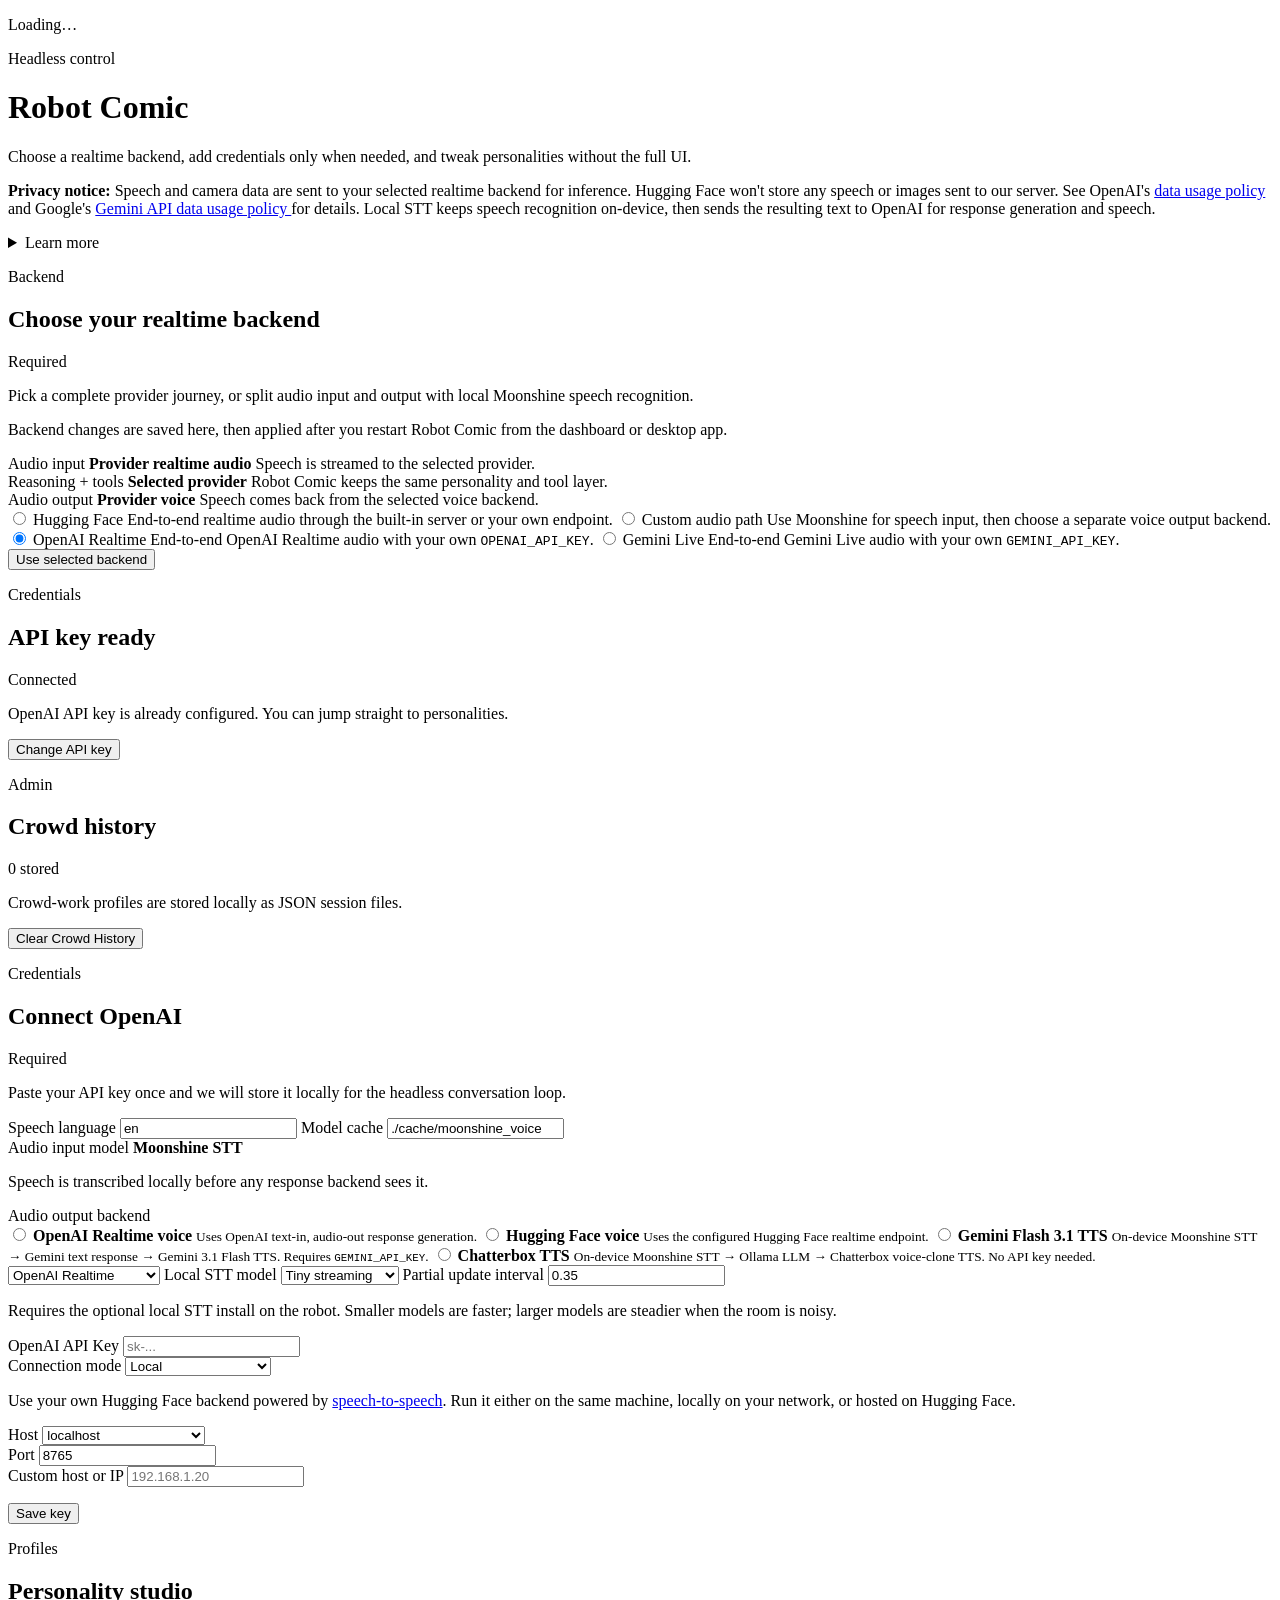
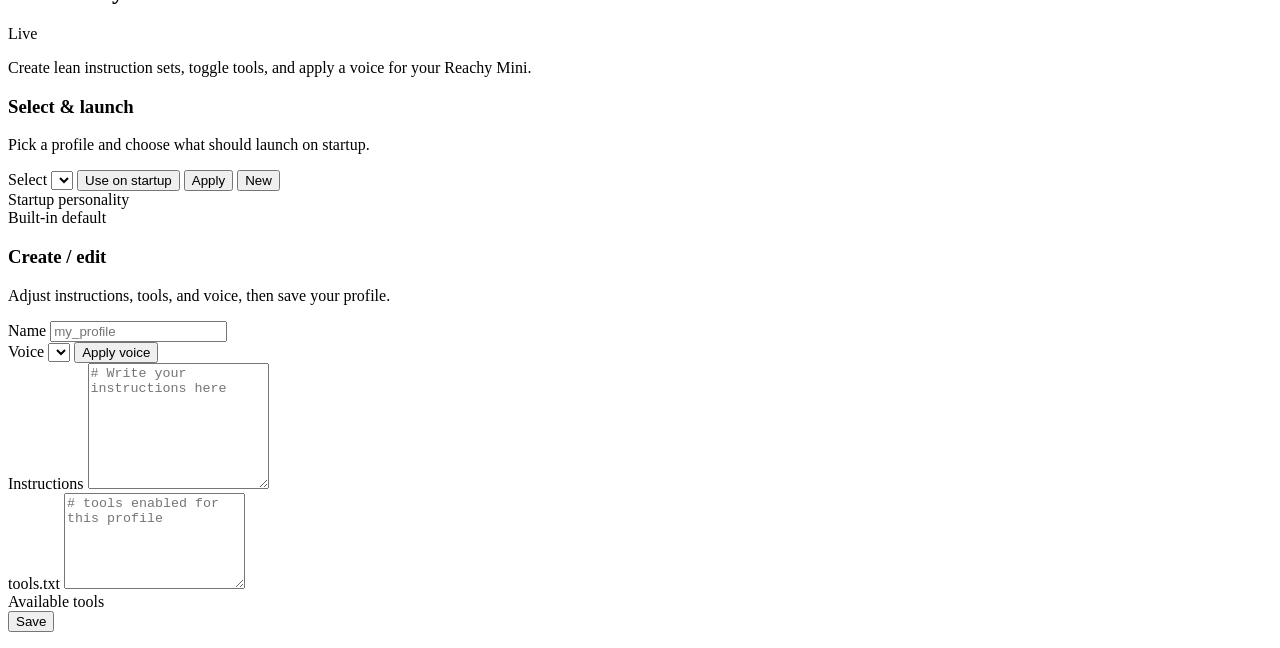
==== src/robot_comic/static/index.html @ 8f970398 "feat: expose Chatterbox TTS as selectable backend in admin settings UI Add Chatterbox as a 4th Local" ====
<!doctype html>
<html lang="en">
  <head>
    <meta charset="utf-8" />
    <meta name="viewport" content="width=device-width, initial-scale=1" />
    <title>Robot Comic - Settings</title>
    <link rel="stylesheet" href="/static/style.css" />
  </head>
  <body>
    <div class="ambient"></div>
    <div id="loading" class="loading">
      <div class="spinner"></div>
      <p>Loading…</p>
    </div>
    <div class="container">
      <header class="hero">
        <div class="pill">Headless control</div>
        <h1>Robot Comic</h1>
        <p class="subtitle">Choose a realtime backend, add credentials only when needed, and tweak personalities without the full UI.</p>
      </header>

      <aside class="privacy-notice" role="note" aria-label="Privacy notice">
        <p>
          <strong>Privacy notice:</strong>
          Speech and camera data are sent to your selected realtime backend for inference. Hugging Face won't store any speech or images sent to our server. See OpenAI's
          <a href="https://platform.openai.com/docs/guides/your-data" target="_blank" rel="noopener">
            data usage policy
          </a>
          and Google's
          <a href="https://ai.google.dev/gemini-api/terms#data-use-unpaid" target="_blank" rel="noopener">
            Gemini API data usage policy
          </a>
          for details. Local STT keeps speech recognition on-device, then sends the resulting text to OpenAI for response generation and speech.
        </p>

        <details>
          <summary>Learn more</summary>

          <p>
            In privacy-sensitive environments, use your own local version of
            <a href="https://github.com/huggingface/speech-to-speech" target="_blank" rel="noopener">speech-to-speech</a>,
            or combine any backend with <code>--local-vision</code> to process images on-device. See the
            <a href="https://github.com/TheKentuckian/robot_comic/blob/main/README.md" target="_blank" rel="noopener">
              Robot Comic README
            </a>
            for full setup instructions.
          </p>
        </details>
      </aside>

      <div id="backend-panel" class="panel">
        <div class="panel-heading">
          <div>
            <p class="eyebrow">Backend</p>
            <h2>Choose your realtime backend</h2>
          </div>
          <span id="backend-chip" class="chip">Required</span>
        </div>
        <p id="backend-note" class="muted backend-note">
          Pick a complete provider journey, or split audio input and output with local Moonshine speech recognition.
        </p>
        <p class="muted backend-note">
          Backend changes are saved here, then applied after you restart Robot Comic from the dashboard or desktop app.
        </p>
        <div class="journey-map" aria-label="Selected audio journey">
          <div class="journey-stage">
            <span class="stage-kicker">Audio input</span>
            <strong id="journey-input-label">Provider realtime audio</strong>
            <span id="journey-input-copy">Speech is streamed to the selected provider.</span>
          </div>
          <div class="journey-connector" aria-hidden="true"></div>
          <div class="journey-stage">
            <span class="stage-kicker">Reasoning + tools</span>
            <strong id="journey-brain-label">Selected provider</strong>
            <span id="journey-brain-copy">Robot Comic keeps the same personality and tool layer.</span>
          </div>
          <div class="journey-connector" aria-hidden="true"></div>
          <div class="journey-stage">
            <span class="stage-kicker">Audio output</span>
            <strong id="journey-output-label">Provider voice</strong>
            <span id="journey-output-copy">Speech comes back from the selected voice backend.</span>
          </div>
        </div>

        <div class="backend-choice-grid" role="radiogroup" aria-label="Robot Comic audio journey">
          <label class="backend-choice" data-backend-card="huggingface">
            <input type="radio" name="backend" value="huggingface" />
            <span class="backend-choice-body">
              <span class="backend-choice-title">Hugging Face</span>
              <span class="backend-choice-copy">End-to-end realtime audio through the built-in server or your own endpoint.</span>
            </span>
          </label>
          <label class="backend-choice" data-backend-card="local_stt">
            <input type="radio" name="backend" value="local_stt" />
            <span class="backend-choice-body">
              <span class="backend-choice-title">Custom audio path</span>
              <span class="backend-choice-copy">Use Moonshine for speech input, then choose a separate voice output backend.</span>
            </span>
          </label>
          <label class="backend-choice is-selected" data-backend-card="openai">
            <input type="radio" name="backend" value="openai" checked />
            <span class="backend-choice-body">
              <span class="backend-choice-title">OpenAI Realtime</span>
              <span class="backend-choice-copy">End-to-end OpenAI Realtime audio with your own <code>OPENAI_API_KEY</code>.</span>
            </span>
          </label>
          <label class="backend-choice" data-backend-card="gemini">
            <input type="radio" name="backend" value="gemini" />
            <span class="backend-choice-body">
              <span class="backend-choice-title">Gemini Live</span>
              <span class="backend-choice-copy">End-to-end Gemini Live audio with your own <code>GEMINI_API_KEY</code>.</span>
            </span>
          </label>
        </div>
        <div class="actions">
          <button id="save-backend-btn" class="ghost hidden">Use selected backend</button>
          <p id="backend-status" class="status" role="status" aria-live="polite" aria-atomic="true"></p>
        </div>
      </div>

      <div id="configured" class="panel hidden">
        <div class="panel-heading">
          <div>
            <p class="eyebrow">Credentials</p>
            <h2 id="configured-title">API key ready</h2>
          </div>
          <span class="chip chip-ok">Connected</span>
        </div>
        <p id="configured-copy" class="muted">OpenAI API key is already configured. You can jump straight to personalities.</p>
        <button id="change-key-btn" class="ghost">Change API key</button>
      </div>

      <div id="crowd-history-panel" class="panel">
        <div class="panel-heading">
          <div>
            <p class="eyebrow">Admin</p>
            <h2>Crowd history</h2>
          </div>
          <span id="crowd-history-chip" class="chip">0 stored</span>
        </div>
        <p class="muted small">Crowd-work profiles are stored locally as JSON session files.</p>
        <p id="crowd-history-path" class="status"></p>
        <div class="actions">
          <button id="clear-crowd-history" class="ghost danger">Clear Crowd History</button>
          <p id="crowd-history-status" class="status" role="status" aria-live="polite" aria-atomic="true"></p>
        </div>
      </div>

      <div id="form-panel" class="panel hidden">
        <div class="panel-heading">
          <div>
            <p class="eyebrow">Credentials</p>
            <h2 id="form-title">Connect OpenAI</h2>
          </div>
          <span class="chip">Required</span>
        </div>
        <p id="form-copy" class="muted">Paste your API key once and we will store it locally for the headless conversation loop.</p>
        <div id="local-stt-fields" class="hidden">
          <label for="local-stt-language">Speech language</label>
          <input id="local-stt-language" type="text" value="en" placeholder="en" autocomplete="off" />

          <label for="local-stt-cache">Model cache</label>
          <input id="local-stt-cache" type="text" value="./cache/moonshine_voice" placeholder="./cache/moonshine_voice" autocomplete="off" />

          <div class="audio-path-card">
            <div>
              <span class="stage-kicker">Audio input model</span>
              <strong>Moonshine STT</strong>
              <p class="muted small">Speech is transcribed locally before any response backend sees it.</p>
            </div>
          </div>

          <label>Audio output backend</label>
          <div class="output-choice-grid" role="radiogroup" aria-label="Local STT audio output backend">
            <label class="output-choice" data-output-card="openai">
              <input type="radio" name="local-stt-output" value="openai" />
              <span>
                <strong>OpenAI Realtime voice</strong>
                <small>Uses OpenAI text-in, audio-out response generation.</small>
              </span>
            </label>
            <label class="output-choice" data-output-card="huggingface">
              <input type="radio" name="local-stt-output" value="huggingface" />
              <span>
                <strong>Hugging Face voice</strong>
                <small>Uses the configured Hugging Face realtime endpoint.</small>
              </span>
            </label>
            <label class="output-choice" data-output-card="gemini_tts">
              <input type="radio" name="local-stt-output" value="gemini_tts" />
              <span>
                <strong>Gemini Flash 3.1 TTS</strong>
                <small>On-device Moonshine STT → Gemini text response → Gemini 3.1 Flash TTS. Requires <code>GEMINI_API_KEY</code>.</small>
              </span>
            </label>
            <label class="output-choice" data-output-card="chatterbox">
              <input type="radio" name="local-stt-output" value="chatterbox" />
              <span>
                <strong>Chatterbox TTS</strong>
                <small>On-device Moonshine STT → Ollama LLM → Chatterbox voice-clone TTS. No API key needed.</small>
              </span>
            </label>
          </div>
          <select id="local-stt-response" class="sr-only" aria-hidden="true" tabindex="-1">
            <option value="openai">OpenAI Realtime</option>
            <option value="huggingface">Hugging Face</option>
            <option value="gemini_tts">Gemini Flash 3.1 TTS</option>
            <option value="chatterbox">Chatterbox TTS</option>
          </select>

          <div id="chatterbox-fields" style="display:none">
            <label for="chatterbox-url">Chatterbox server URL</label>
            <input id="chatterbox-url" type="text" placeholder="http://astralplane.lan:8004" autocomplete="off" />
            <label for="chatterbox-voice">Voice name</label>
            <input id="chatterbox-voice" type="text" placeholder="don_rickles" autocomplete="off" />
          </div>

          <label for="local-stt-model">Local STT model</label>
          <select id="local-stt-model">
            <option value="tiny_streaming">Tiny streaming</option>
            <option value="small_streaming">Small streaming</option>
          </select>

          <label for="local-stt-update">Partial update interval</label>
          <input id="local-stt-update" type="text" inputmode="decimal" value="0.35" placeholder="0.35" autocomplete="off" />

          <p class="muted hf-help">
            Requires the optional local STT install on the robot. Smaller models are faster; larger models are steadier when the room is noisy.
          </p>
        </div>
        <div id="api-key-fields">
          <label id="api-key-label" for="api-key">OpenAI API Key</label>
          <input id="api-key" type="password" placeholder="sk-..." autocomplete="off" />
        </div>
        <div id="hf-fields" class="hidden">
          <label for="hf-mode">Connection mode</label>
          <select id="hf-mode">
            <option value="local">Local</option>
            <option value="deployed">Hugging Face server</option>
          </select>

          <div id="hf-direct-fields" class="hf-config-grid">
            <p class="muted hf-help hf-local-note">
              Use your own Hugging Face backend powered by
              <a href="https://github.com/huggingface/speech-to-speech" target="_blank" rel="noopener">speech-to-speech</a>.
              Run it either on the same machine, locally on your network, or hosted on Hugging Face.
            </p>
            <div class="hf-field">
              <label for="hf-host-preset">Host</label>
              <select id="hf-host-preset">
                <option value="localhost">localhost</option>
                <option value="custom">Custom IP or hostname</option>
              </select>
            </div>
            <div class="hf-field">
              <label for="hf-port">Port</label>
              <input id="hf-port" type="text" inputmode="numeric" value="8765" placeholder="8765" autocomplete="off" />
            </div>
          </div>

          <div id="hf-host-custom-wrap" class="hidden">
            <label for="hf-host-custom">Custom host or IP</label>
            <input id="hf-host-custom" type="text" placeholder="192.168.1.20" autocomplete="off" />
          </div>

          <p id="hf-preview" class="status"></p>
        </div>
        <div class="actions">
          <button id="save-btn">Save key</button>
          <p id="status" class="status" role="status" aria-live="polite" aria-atomic="true"></p>
        </div>
      </div>

      <div id="personality-panel" class="panel hidden">
        <div class="panel-heading">
          <div>
            <p class="eyebrow">Profiles</p>
            <h2>Personality studio</h2>
          </div>
          <span class="chip">Live</span>
        </div>
        <p class="muted">Create lean instruction sets, toggle tools, and apply a voice for your Reachy Mini.</p>
        <div class="section">
          <div class="section-heading">
            <h3>Select & launch</h3>
            <p class="muted small">Pick a profile and choose what should launch on startup.</p>
          </div>
          <div class="row row-top">
            <label for="personality-select">Select</label>
            <select id="personality-select"></select>
            <button id="persist-personality" class="ghost">Use on startup</button>
            <button id="apply-personality" class="ghost">Apply</button>
            <button id="new-personality" class="ghost">New</button>
          </div>
          <div class="row">
            <label>Startup personality</label>
            <div class="startup-row">
              <span id="startup-label" class="chip">Built-in default</span>
            </div>
          </div>
        </div>

        <div class="section">
          <div class="section-heading">
            <h3>Create / edit</h3>
            <p class="muted small">Adjust instructions, tools, and voice, then save your profile.</p>
          </div>
          <div class="row">
            <label for="personality-name">Name</label>
            <input id="personality-name" type="text" placeholder="my_profile" />
          </div>
          <div class="row row-voice">
            <label for="voice-select">Voice</label>
            <select id="voice-select"></select>
            <button id="apply-voice" class="ghost">Apply voice</button>
          </div>
          <div class="row">
            <label for="instructions-ta">Instructions</label>
            <textarea id="instructions-ta" rows="8" placeholder="# Write your instructions here"></textarea>
          </div>
          <div class="row">
            <label for="tools-ta">tools.txt</label>
            <textarea id="tools-ta" rows="6" placeholder="# tools enabled for this profile"></textarea>
          </div>
          <div class="row">
            <label for="tools-available">Available tools</label>
            <div id="tools-available" class="checkbox-grid"></div>
          </div>
          <div class="row row-save">
            <label></label>
            <div class="actions">
              <button id="save-personality">Save</button>
            </div>
          </div>
        </div>
        <p id="personality-status" class="status" role="status" aria-live="polite" aria-atomic="true"></p>
      </div>
    </div>

    <script src="/static/main.js"></script>
  </body>
  </html>
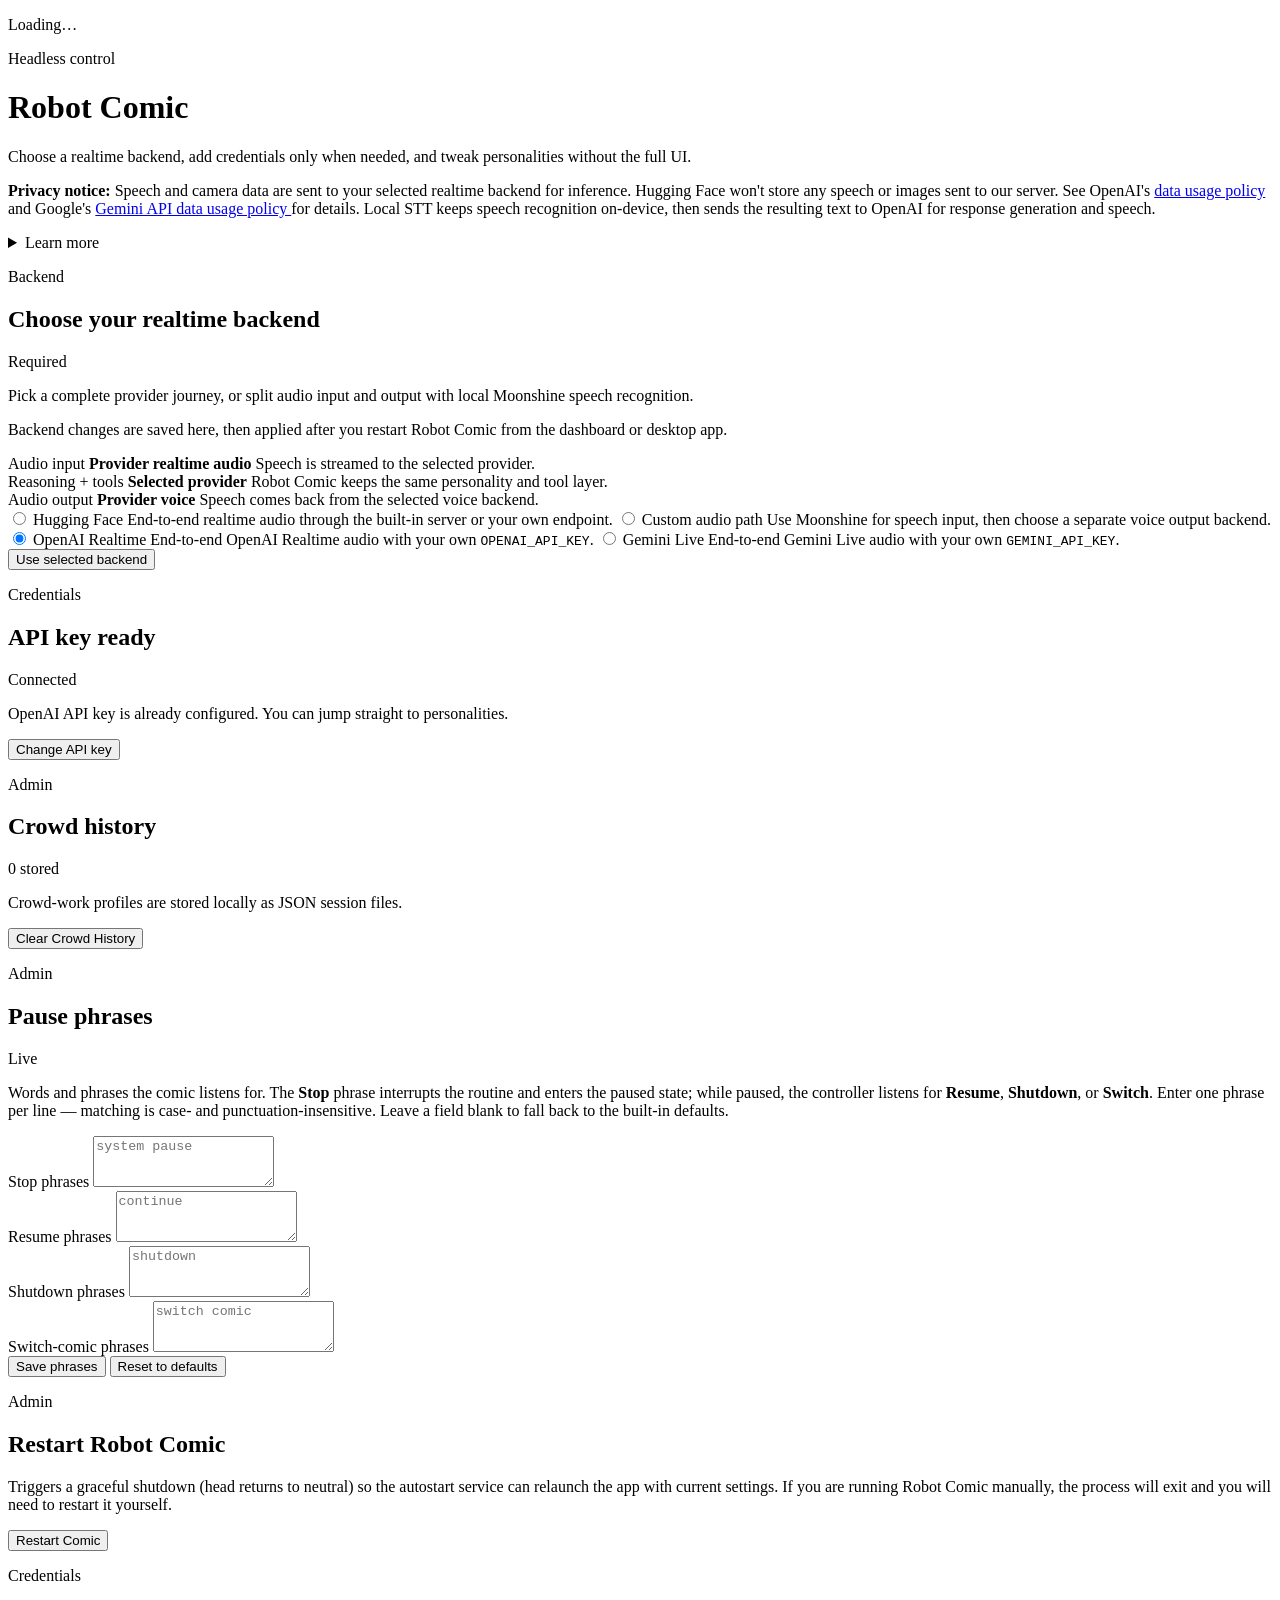
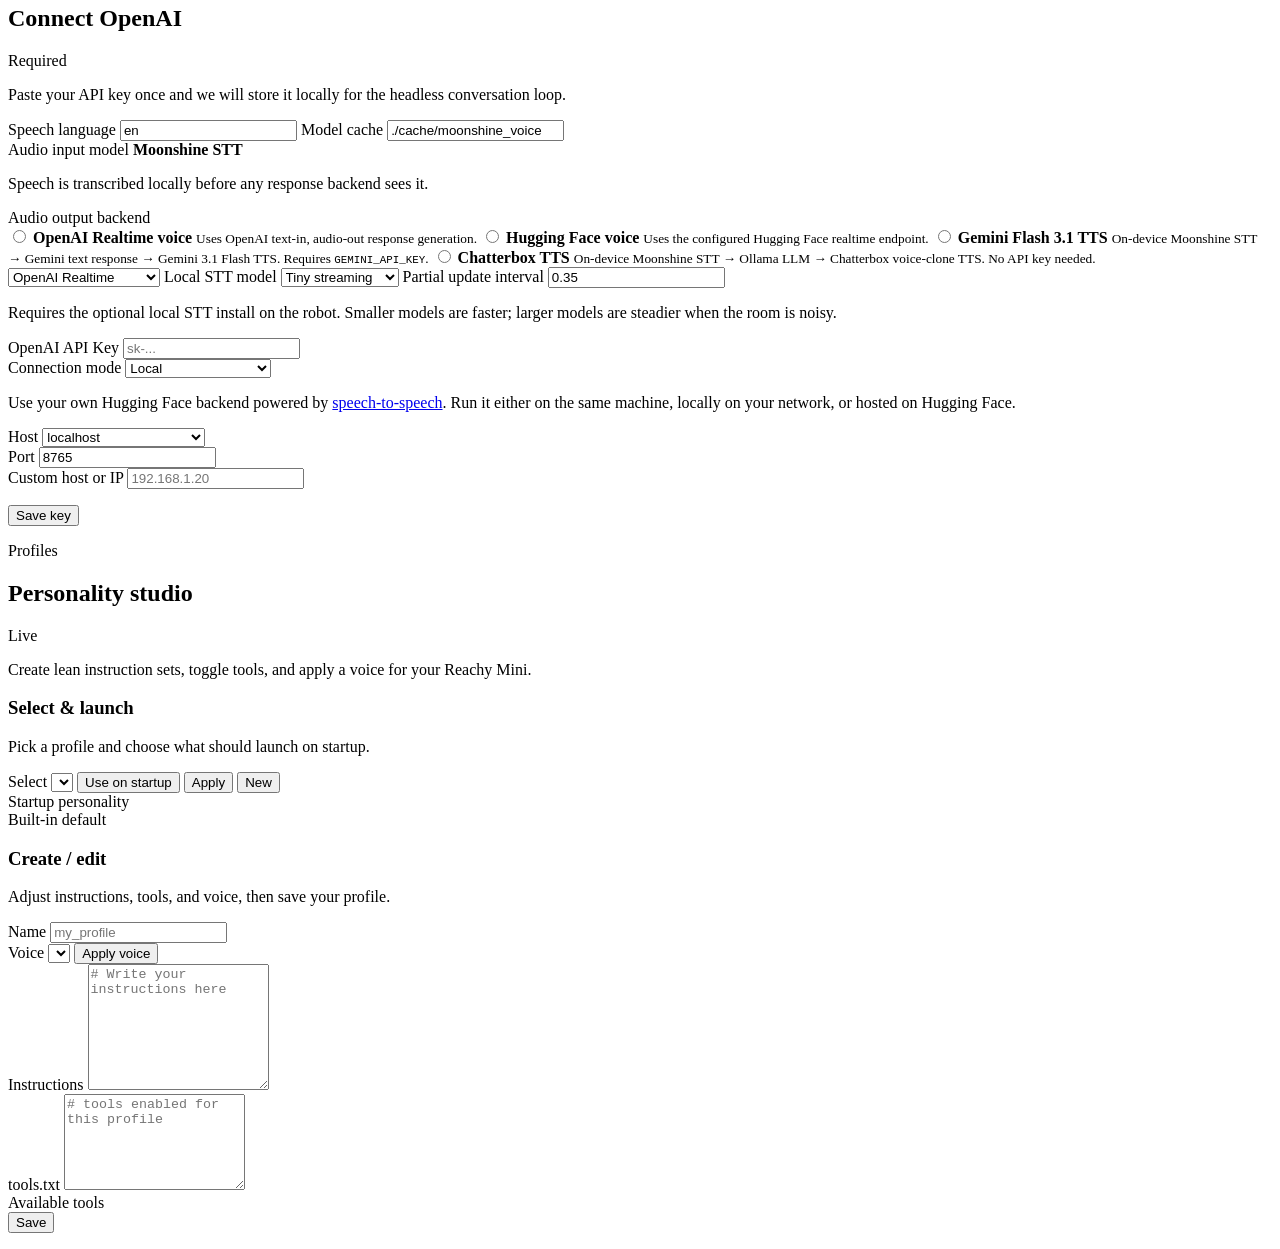
==== commit 91c0f7b1: "feat(admin-ui): configurable pause phrases + Restart Comic button Extends the headless admin UI on p" ====
--- a/src/robot_comic/static/index.html
+++ b/src/robot_comic/static/index.html
@@ -143,6 +143,62 @@
         <div class="actions">
           <button id="clear-crowd-history" class="ghost danger">Clear Crowd History</button>
           <p id="crowd-history-status" class="status" role="status" aria-live="polite" aria-atomic="true"></p>
+        </div>
+      </div>
+
+      <div id="pause-phrases-panel" class="panel">
+        <div class="panel-heading">
+          <div>
+            <p class="eyebrow">Admin</p>
+            <h2>Pause phrases</h2>
+          </div>
+          <span class="chip">Live</span>
+        </div>
+        <p class="muted small">
+          Words and phrases the comic listens for. The <strong>Stop</strong> phrase interrupts the
+          routine and enters the paused state; while paused, the controller listens for
+          <strong>Resume</strong>, <strong>Shutdown</strong>, or <strong>Switch</strong>.
+          Enter one phrase per line — matching is case- and punctuation-insensitive.
+          Leave a field blank to fall back to the built-in defaults.
+        </p>
+        <div class="row">
+          <label for="pause-phrase-stop">Stop phrases</label>
+          <textarea id="pause-phrase-stop" rows="3" placeholder="system pause"></textarea>
+        </div>
+        <div class="row">
+          <label for="pause-phrase-resume">Resume phrases</label>
+          <textarea id="pause-phrase-resume" rows="3" placeholder="continue"></textarea>
+        </div>
+        <div class="row">
+          <label for="pause-phrase-shutdown">Shutdown phrases</label>
+          <textarea id="pause-phrase-shutdown" rows="3" placeholder="shutdown"></textarea>
+        </div>
+        <div class="row">
+          <label for="pause-phrase-switch">Switch-comic phrases</label>
+          <textarea id="pause-phrase-switch" rows="3" placeholder="switch comic"></textarea>
+        </div>
+        <div class="actions">
+          <button id="save-pause-phrases">Save phrases</button>
+          <button id="reset-pause-phrases" class="ghost">Reset to defaults</button>
+          <p id="pause-phrases-status" class="status" role="status" aria-live="polite" aria-atomic="true"></p>
+        </div>
+      </div>
+
+      <div id="restart-panel" class="panel">
+        <div class="panel-heading">
+          <div>
+            <p class="eyebrow">Admin</p>
+            <h2>Restart Robot Comic</h2>
+          </div>
+        </div>
+        <p class="muted small">
+          Triggers a graceful shutdown (head returns to neutral) so the autostart service can
+          relaunch the app with current settings. If you are running Robot Comic manually, the
+          process will exit and you will need to restart it yourself.
+        </p>
+        <div class="actions">
+          <button id="restart-app" class="ghost danger">Restart Comic</button>
+          <p id="restart-status" class="status" role="status" aria-live="polite" aria-atomic="true"></p>
         </div>
       </div>
 
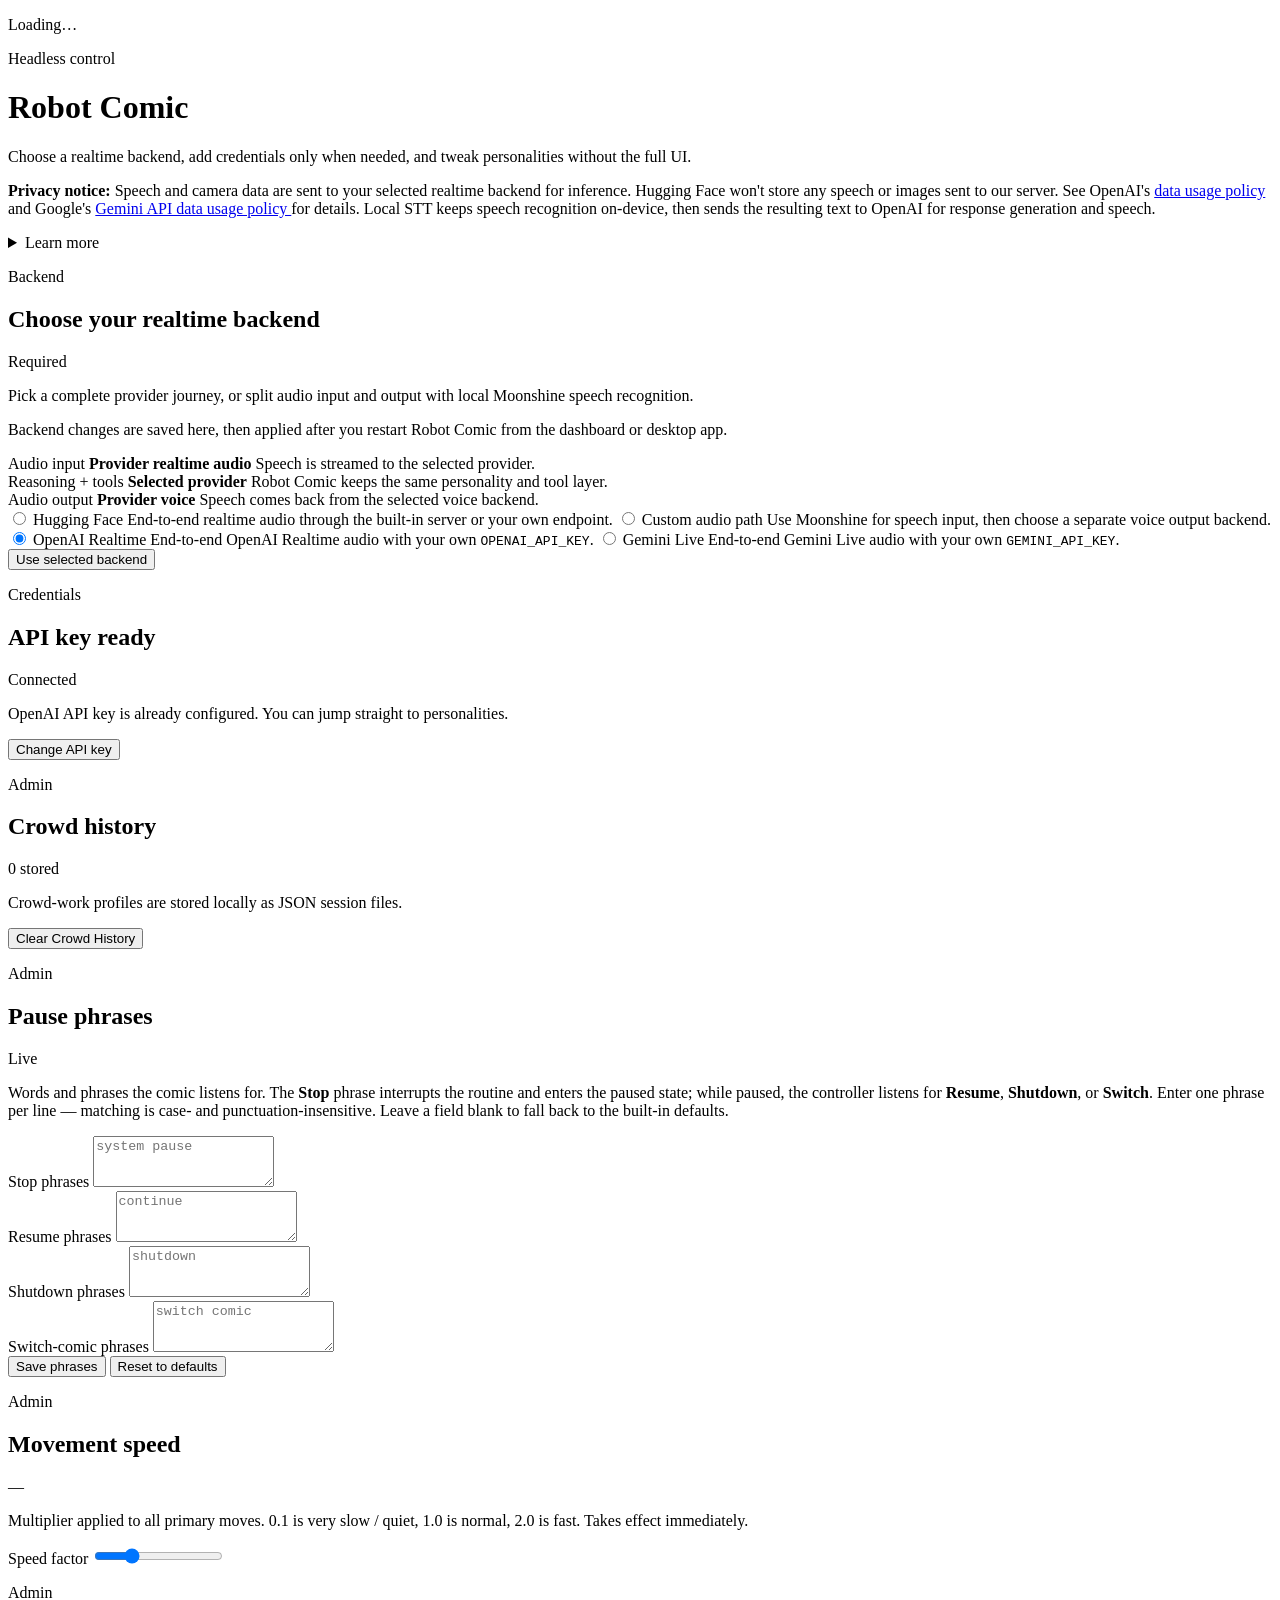
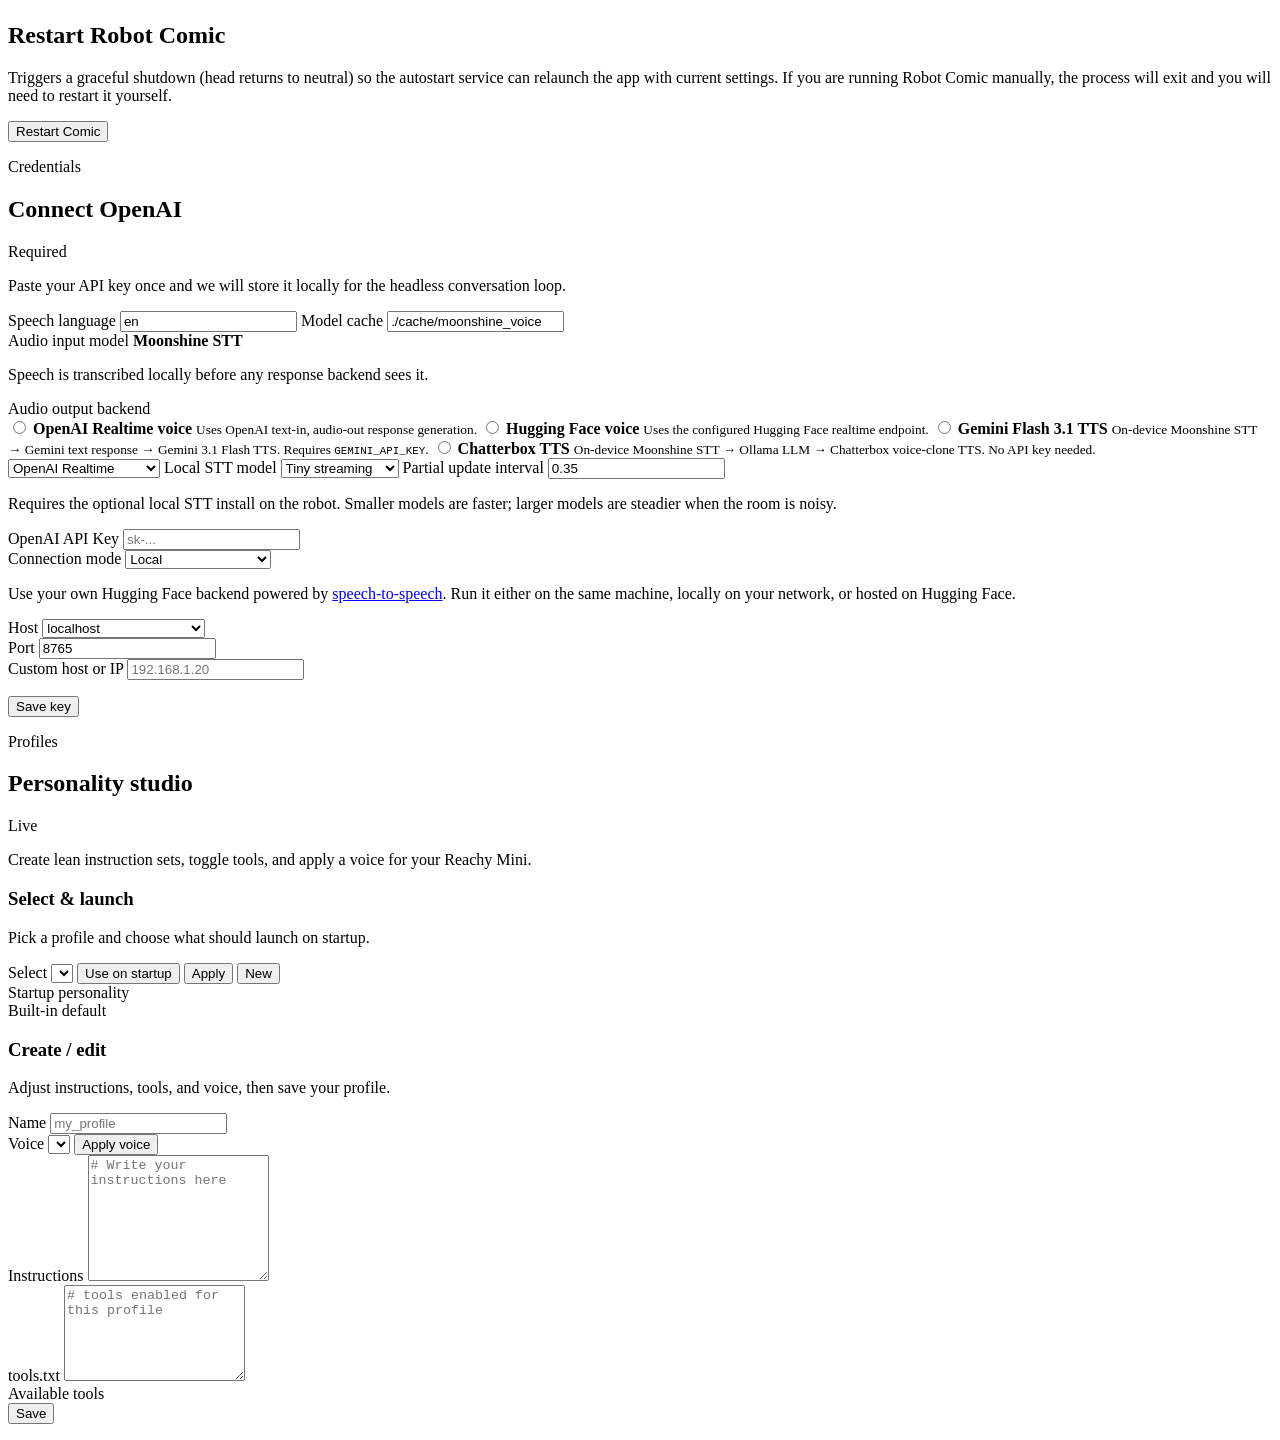
==== commit 30f59036: "feat(admin-ui): movement speed slider + handler/CLI cleanup Three small follow-ups after the --sim r" ====
--- a/src/robot_comic/static/index.html
+++ b/src/robot_comic/static/index.html
@@ -181,6 +181,34 @@
           <button id="save-pause-phrases">Save phrases</button>
           <button id="reset-pause-phrases" class="ghost">Reset to defaults</button>
           <p id="pause-phrases-status" class="status" role="status" aria-live="polite" aria-atomic="true"></p>
+        </div>
+      </div>
+
+      <div id="movement-speed-panel" class="panel">
+        <div class="panel-heading">
+          <div>
+            <p class="eyebrow">Admin</p>
+            <h2>Movement speed</h2>
+          </div>
+          <span id="movement-speed-chip" class="chip">—</span>
+        </div>
+        <p class="muted small">
+          Multiplier applied to all primary moves. 0.1 is very slow / quiet, 1.0 is normal,
+          2.0 is fast. Takes effect immediately.
+        </p>
+        <div class="row">
+          <label for="movement-speed-slider">Speed factor</label>
+          <input
+            id="movement-speed-slider"
+            type="range"
+            min="0.1"
+            max="2.0"
+            step="0.05"
+            value="0.6"
+          />
+        </div>
+        <div class="actions">
+          <p id="movement-speed-status" class="status" role="status" aria-live="polite" aria-atomic="true"></p>
         </div>
       </div>
 
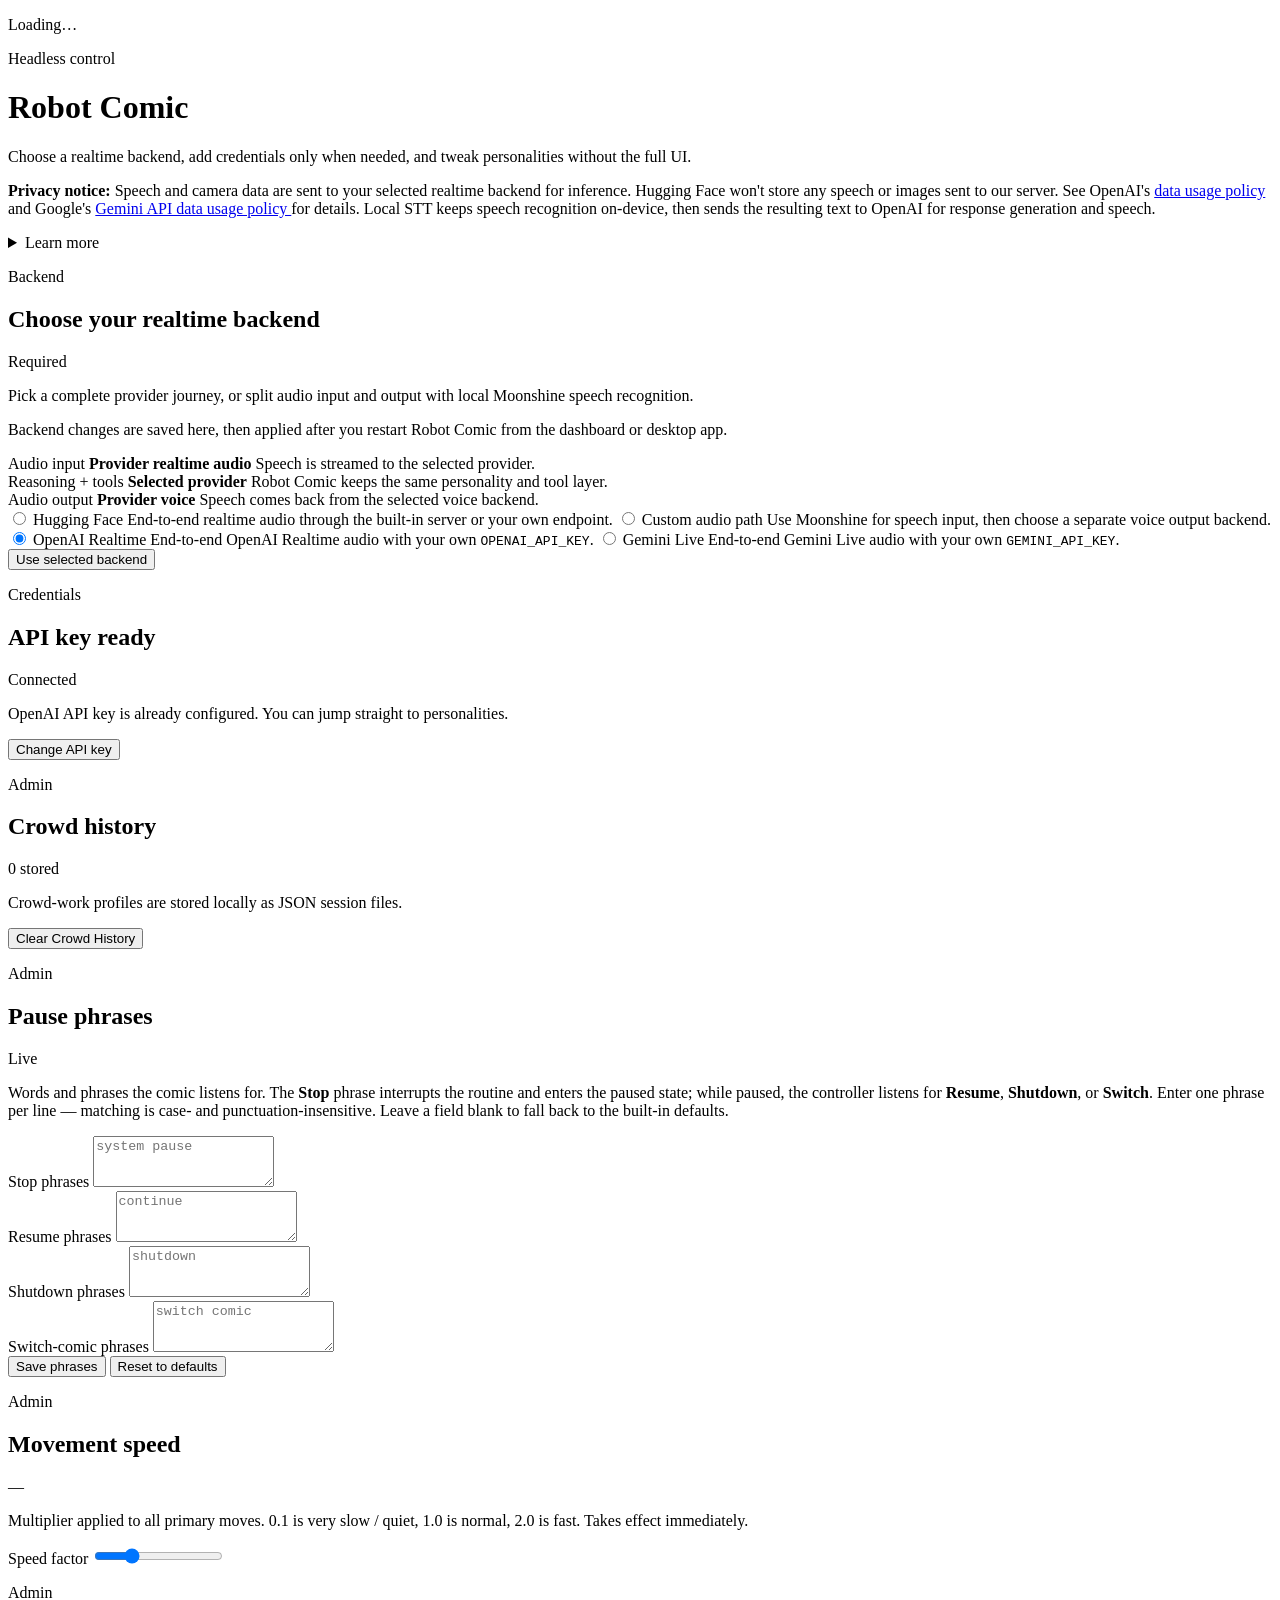
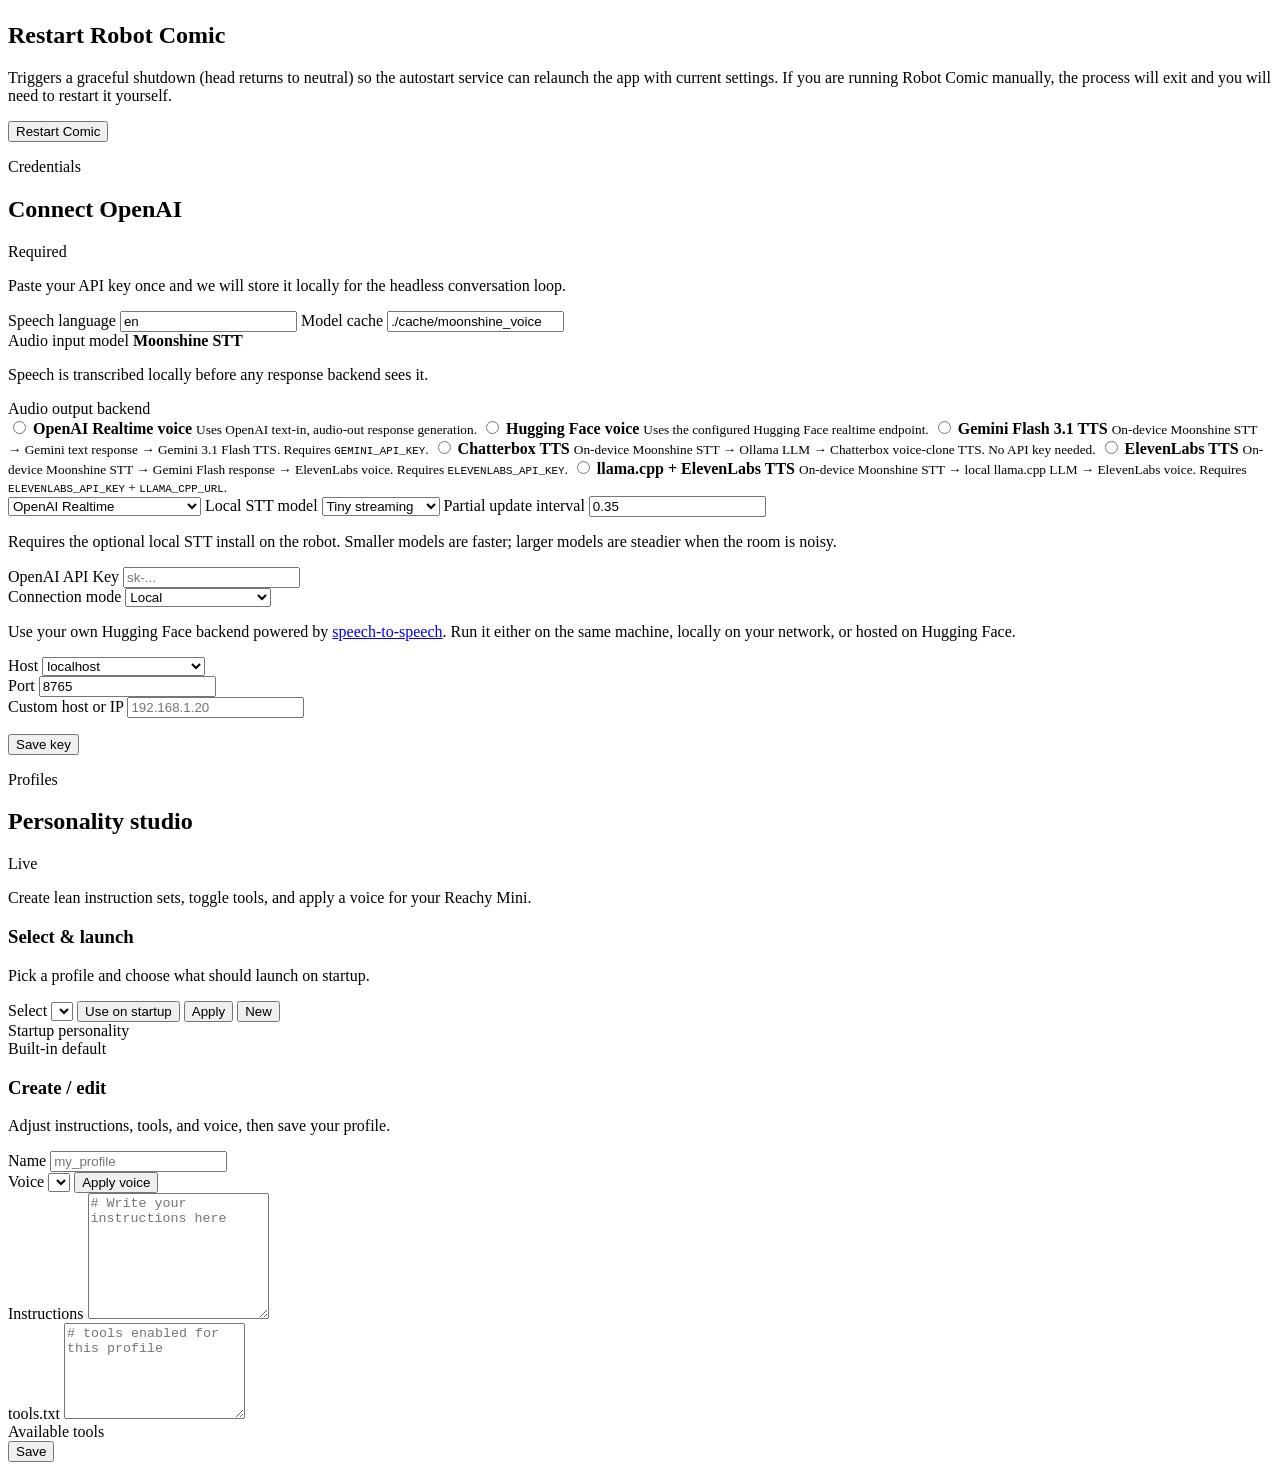
==== commit f8fb9338: "feat(admin-ui): expose ElevenLabs Local-STT output backends Adds two new output cards to the Local-S" ====
--- a/src/robot_comic/static/index.html
+++ b/src/robot_comic/static/index.html
@@ -284,12 +284,28 @@
                 <small>On-device Moonshine STT → Ollama LLM → Chatterbox voice-clone TTS. No API key needed.</small>
               </span>
             </label>
+            <label class="output-choice" data-output-card="elevenlabs">
+              <input type="radio" name="local-stt-output" value="elevenlabs" />
+              <span>
+                <strong>ElevenLabs TTS</strong>
+                <small>On-device Moonshine STT → Gemini Flash response → ElevenLabs voice. Requires <code>ELEVENLABS_API_KEY</code>.</small>
+              </span>
+            </label>
+            <label class="output-choice" data-output-card="llama_elevenlabs_tts">
+              <input type="radio" name="local-stt-output" value="llama_elevenlabs_tts" />
+              <span>
+                <strong>llama.cpp + ElevenLabs TTS</strong>
+                <small>On-device Moonshine STT → local llama.cpp LLM → ElevenLabs voice. Requires <code>ELEVENLABS_API_KEY</code> + <code>LLAMA_CPP_URL</code>.</small>
+              </span>
+            </label>
           </div>
           <select id="local-stt-response" class="sr-only" aria-hidden="true" tabindex="-1">
             <option value="openai">OpenAI Realtime</option>
             <option value="huggingface">Hugging Face</option>
             <option value="gemini_tts">Gemini Flash 3.1 TTS</option>
             <option value="chatterbox">Chatterbox TTS</option>
+            <option value="elevenlabs">ElevenLabs TTS</option>
+            <option value="llama_elevenlabs_tts">llama.cpp + ElevenLabs TTS</option>
           </select>
 
           <div id="chatterbox-fields" style="display:none">
@@ -297,6 +313,13 @@
             <input id="chatterbox-url" type="text" placeholder="http://astralplane.lan:8004" autocomplete="off" />
             <label for="chatterbox-voice">Voice name</label>
             <input id="chatterbox-voice" type="text" placeholder="don_rickles" autocomplete="off" />
+          </div>
+
+          <div id="elevenlabs-fields" style="display:none">
+            <label for="elevenlabs-key">ELEVENLABS_API_KEY</label>
+            <input id="elevenlabs-key" type="password" placeholder="sk_..." autocomplete="off" />
+            <label for="elevenlabs-voice">Voice</label>
+            <select id="elevenlabs-voice"></select>
           </div>
 
           <label for="local-stt-model">Local STT model</label>
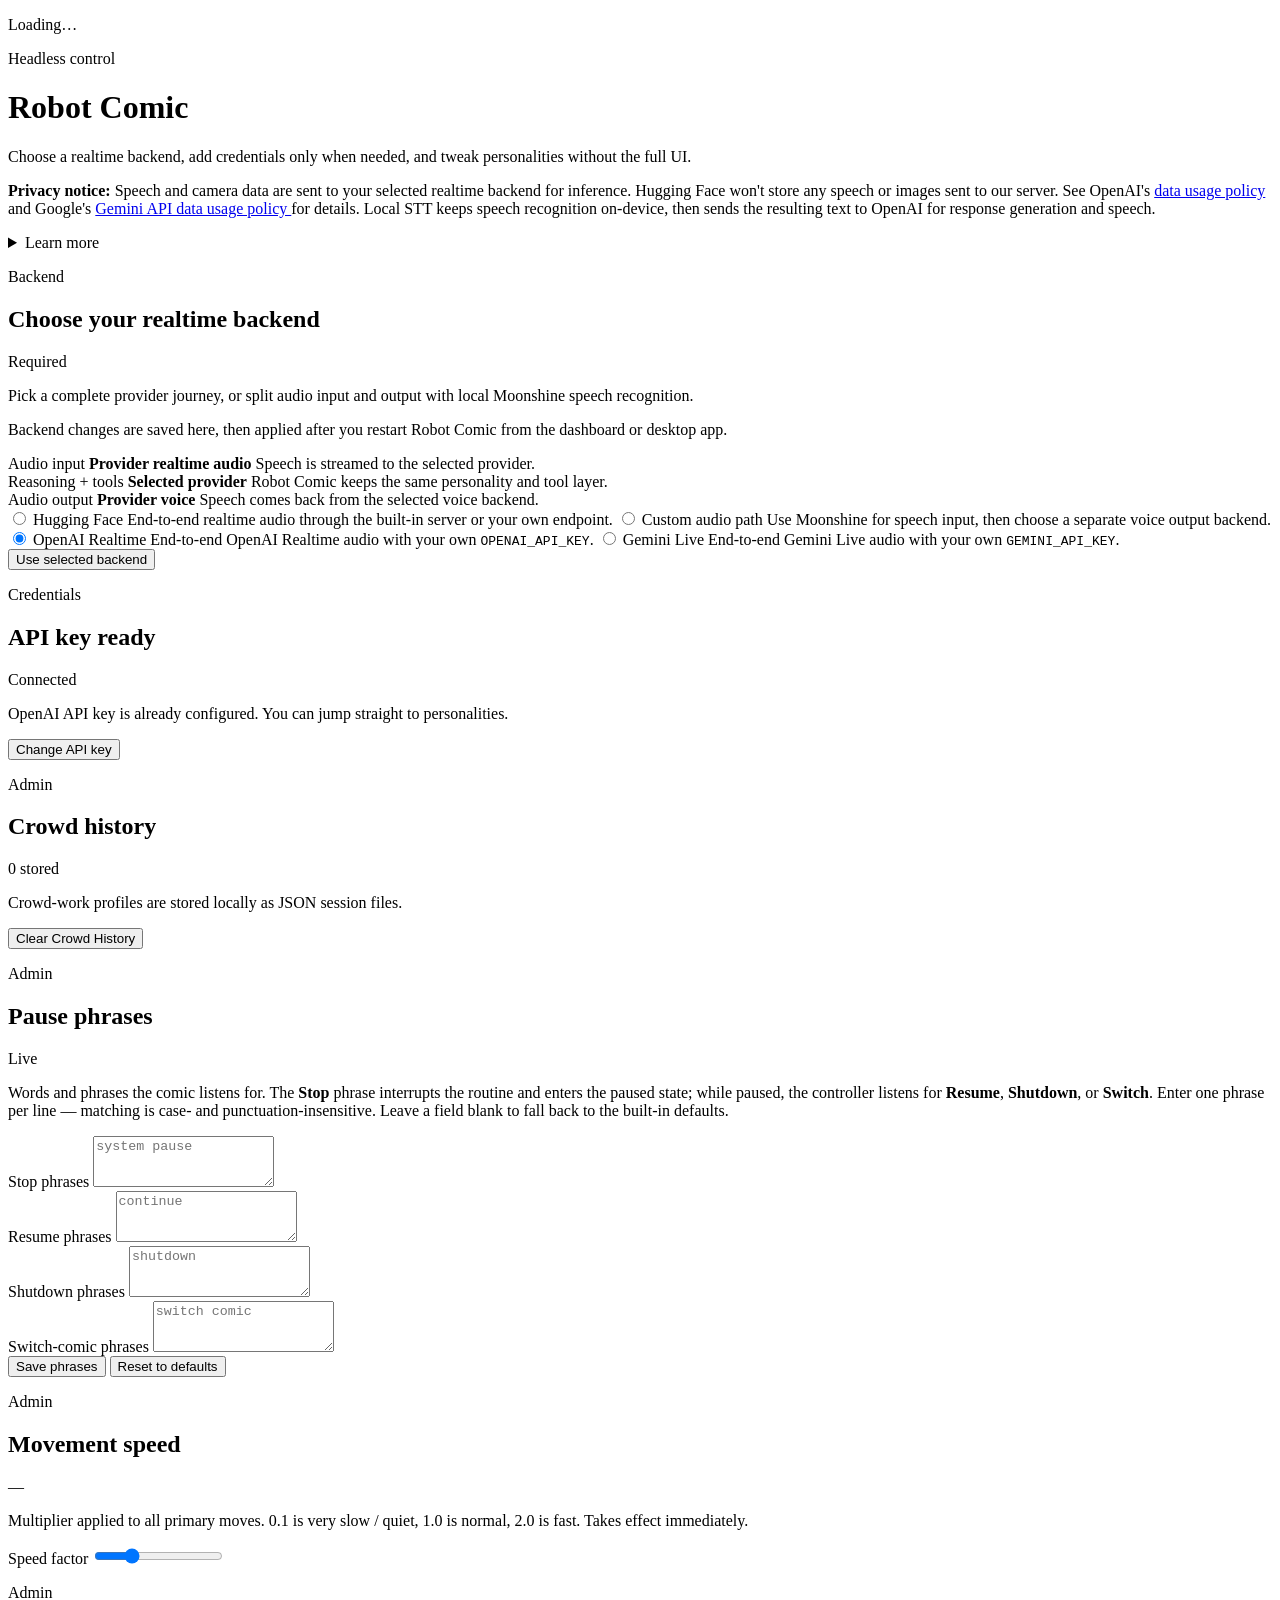
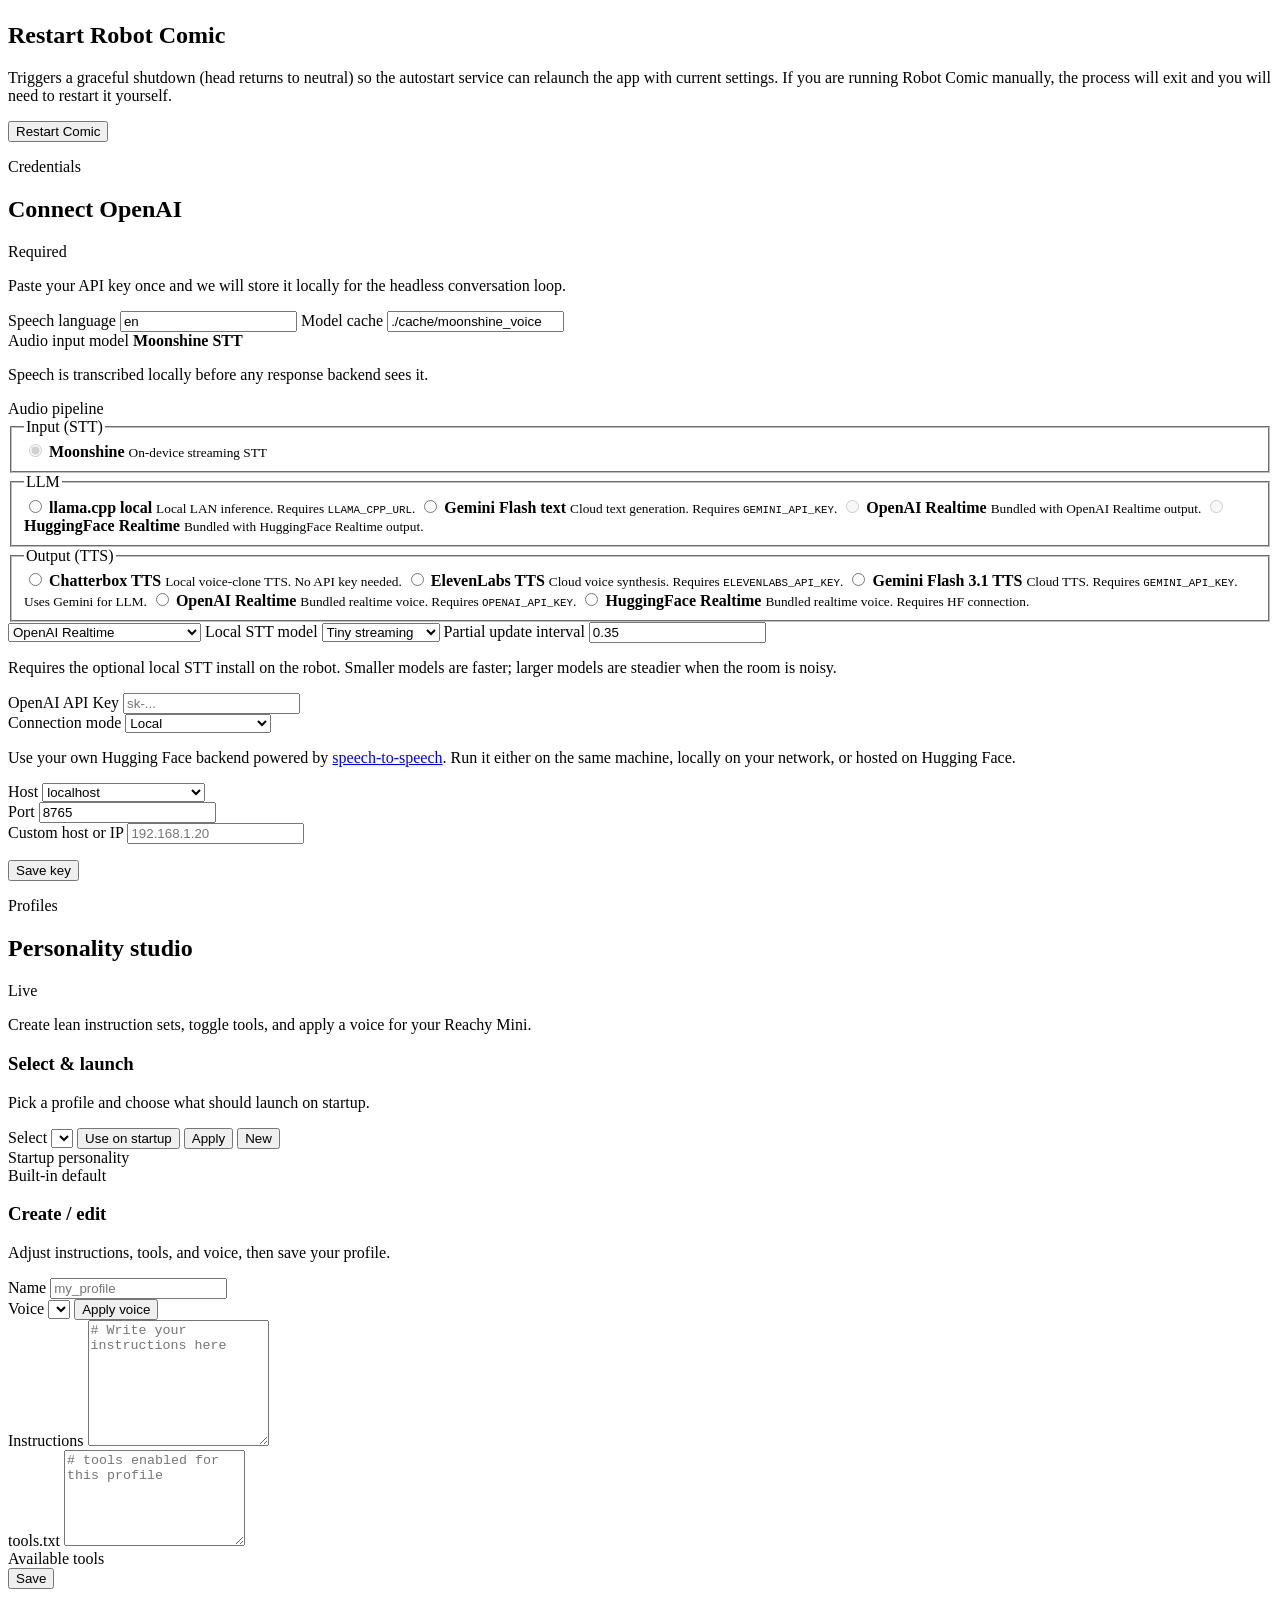
==== commit 97308c5b: "feat(admin-ui): 3-column STT/LLM/TTS pipeline picker (#245) Replace the flat 6-card Local STT output" ====
--- a/src/robot_comic/static/index.html
+++ b/src/robot_comic/static/index.html
@@ -14,7 +14,10 @@
     </div>
     <div class="container">
       <header class="hero">
-        <div class="pill">Headless control</div>
+        <div class="hero-top-row">
+          <div class="pill">Headless control</div>
+          <span id="battery-indicator" class="battery" aria-label="Battery status" hidden></span>
+        </div>
         <h1>Robot Comic</h1>
         <p class="subtitle">Choose a realtime backend, add credentials only when needed, and tweak personalities without the full UI.</p>
       </header>
@@ -254,51 +257,94 @@
             </div>
           </div>
 
-          <label>Audio output backend</label>
-          <div class="output-choice-grid" role="radiogroup" aria-label="Local STT audio output backend">
-            <label class="output-choice" data-output-card="openai">
-              <input type="radio" name="local-stt-output" value="openai" />
-              <span>
-                <strong>OpenAI Realtime voice</strong>
-                <small>Uses OpenAI text-in, audio-out response generation.</small>
-              </span>
-            </label>
-            <label class="output-choice" data-output-card="huggingface">
-              <input type="radio" name="local-stt-output" value="huggingface" />
-              <span>
-                <strong>Hugging Face voice</strong>
-                <small>Uses the configured Hugging Face realtime endpoint.</small>
-              </span>
-            </label>
-            <label class="output-choice" data-output-card="gemini_tts">
-              <input type="radio" name="local-stt-output" value="gemini_tts" />
-              <span>
-                <strong>Gemini Flash 3.1 TTS</strong>
-                <small>On-device Moonshine STT → Gemini text response → Gemini 3.1 Flash TTS. Requires <code>GEMINI_API_KEY</code>.</small>
-              </span>
-            </label>
-            <label class="output-choice" data-output-card="chatterbox">
-              <input type="radio" name="local-stt-output" value="chatterbox" />
-              <span>
-                <strong>Chatterbox TTS</strong>
-                <small>On-device Moonshine STT → Ollama LLM → Chatterbox voice-clone TTS. No API key needed.</small>
-              </span>
-            </label>
-            <label class="output-choice" data-output-card="elevenlabs">
-              <input type="radio" name="local-stt-output" value="elevenlabs" />
-              <span>
-                <strong>ElevenLabs TTS</strong>
-                <small>On-device Moonshine STT → Gemini Flash response → ElevenLabs voice. Requires <code>ELEVENLABS_API_KEY</code>.</small>
-              </span>
-            </label>
-            <label class="output-choice" data-output-card="llama_elevenlabs_tts">
-              <input type="radio" name="local-stt-output" value="llama_elevenlabs_tts" />
-              <span>
-                <strong>llama.cpp + ElevenLabs TTS</strong>
-                <small>On-device Moonshine STT → local llama.cpp LLM → ElevenLabs voice. Requires <code>ELEVENLABS_API_KEY</code> + <code>LLAMA_CPP_URL</code>.</small>
-              </span>
-            </label>
-          </div>
+          <label>Audio pipeline</label>
+          <div class="pipeline-axis-grid">
+            <!-- Column 1: Input (STT) -->
+            <fieldset class="pipeline-axis">
+              <legend>Input (STT)</legend>
+              <label class="pipeline-cell">
+                <input type="radio" name="pipeline-input" value="moonshine" checked disabled />
+                <span>
+                  <strong>Moonshine</strong>
+                  <small>On-device streaming STT</small>
+                </span>
+              </label>
+            </fieldset>
+
+            <!-- Column 2: LLM -->
+            <fieldset class="pipeline-axis">
+              <legend>LLM</legend>
+              <label class="pipeline-cell" data-llm-cell="llama">
+                <input type="radio" name="pipeline-llm" value="llama" />
+                <span>
+                  <strong>llama.cpp local</strong>
+                  <small>Local LAN inference. Requires <code>LLAMA_CPP_URL</code>.</small>
+                </span>
+              </label>
+              <label class="pipeline-cell" data-llm-cell="gemini">
+                <input type="radio" name="pipeline-llm" value="gemini" />
+                <span>
+                  <strong>Gemini Flash text</strong>
+                  <small>Cloud text generation. Requires <code>GEMINI_API_KEY</code>.</small>
+                </span>
+              </label>
+              <label class="pipeline-cell" data-llm-cell="openai" title="OpenAI Realtime bundles LLM + TTS — select in Output column">
+                <input type="radio" name="pipeline-llm" value="openai" disabled />
+                <span>
+                  <strong>OpenAI Realtime</strong>
+                  <small>Bundled with OpenAI Realtime output.</small>
+                </span>
+              </label>
+              <label class="pipeline-cell" data-llm-cell="huggingface" title="HuggingFace Realtime bundles LLM + TTS — select in Output column">
+                <input type="radio" name="pipeline-llm" value="huggingface" disabled />
+                <span>
+                  <strong>HuggingFace Realtime</strong>
+                  <small>Bundled with HuggingFace Realtime output.</small>
+                </span>
+              </label>
+            </fieldset>
+
+            <!-- Column 3: Output (TTS) -->
+            <fieldset class="pipeline-axis">
+              <legend>Output (TTS)</legend>
+              <label class="pipeline-cell" data-output-cell="chatterbox" data-output-card="chatterbox">
+                <input type="radio" name="local-stt-output" value="chatterbox" />
+                <span>
+                  <strong>Chatterbox TTS</strong>
+                  <small>Local voice-clone TTS. No API key needed.</small>
+                </span>
+              </label>
+              <label class="pipeline-cell" data-output-cell="elevenlabs" data-output-card="elevenlabs">
+                <input type="radio" name="local-stt-output" value="elevenlabs" />
+                <span>
+                  <strong>ElevenLabs TTS</strong>
+                  <small>Cloud voice synthesis. Requires <code>ELEVENLABS_API_KEY</code>.</small>
+                </span>
+              </label>
+              <label class="pipeline-cell" data-output-cell="gemini_tts" data-output-card="gemini_tts">
+                <input type="radio" name="local-stt-output" value="gemini_tts" />
+                <span>
+                  <strong>Gemini Flash 3.1 TTS</strong>
+                  <small>Cloud TTS. Requires <code>GEMINI_API_KEY</code>. Uses Gemini for LLM.</small>
+                </span>
+              </label>
+              <label class="pipeline-cell" data-output-cell="openai" data-output-card="openai" title="Bundles LLM + TTS — auto-selects OpenAI LLM">
+                <input type="radio" name="local-stt-output" value="openai" />
+                <span>
+                  <strong>OpenAI Realtime</strong>
+                  <small>Bundled realtime voice. Requires <code>OPENAI_API_KEY</code>.</small>
+                </span>
+              </label>
+              <label class="pipeline-cell" data-output-cell="huggingface" data-output-card="huggingface" title="Bundles LLM + TTS — auto-selects HuggingFace LLM">
+                <input type="radio" name="local-stt-output" value="huggingface" />
+                <span>
+                  <strong>HuggingFace Realtime</strong>
+                  <small>Bundled realtime voice. Requires HF connection.</small>
+                </span>
+              </label>
+            </fieldset>
+          </div>
+          <!-- Hidden select kept for back-compat with the server save path -->
           <select id="local-stt-response" class="sr-only" aria-hidden="true" tabindex="-1">
             <option value="openai">OpenAI Realtime</option>
             <option value="huggingface">Hugging Face</option>
@@ -307,6 +353,8 @@
             <option value="elevenlabs">ElevenLabs TTS</option>
             <option value="llama_elevenlabs_tts">llama.cpp + ElevenLabs TTS</option>
           </select>
+          <!-- Hidden input for the LLM backend axis -->
+          <input type="hidden" id="local-stt-llm-backend" value="llama" />
 
           <div id="chatterbox-fields" style="display:none">
             <label for="chatterbox-url">Chatterbox server URL</label>
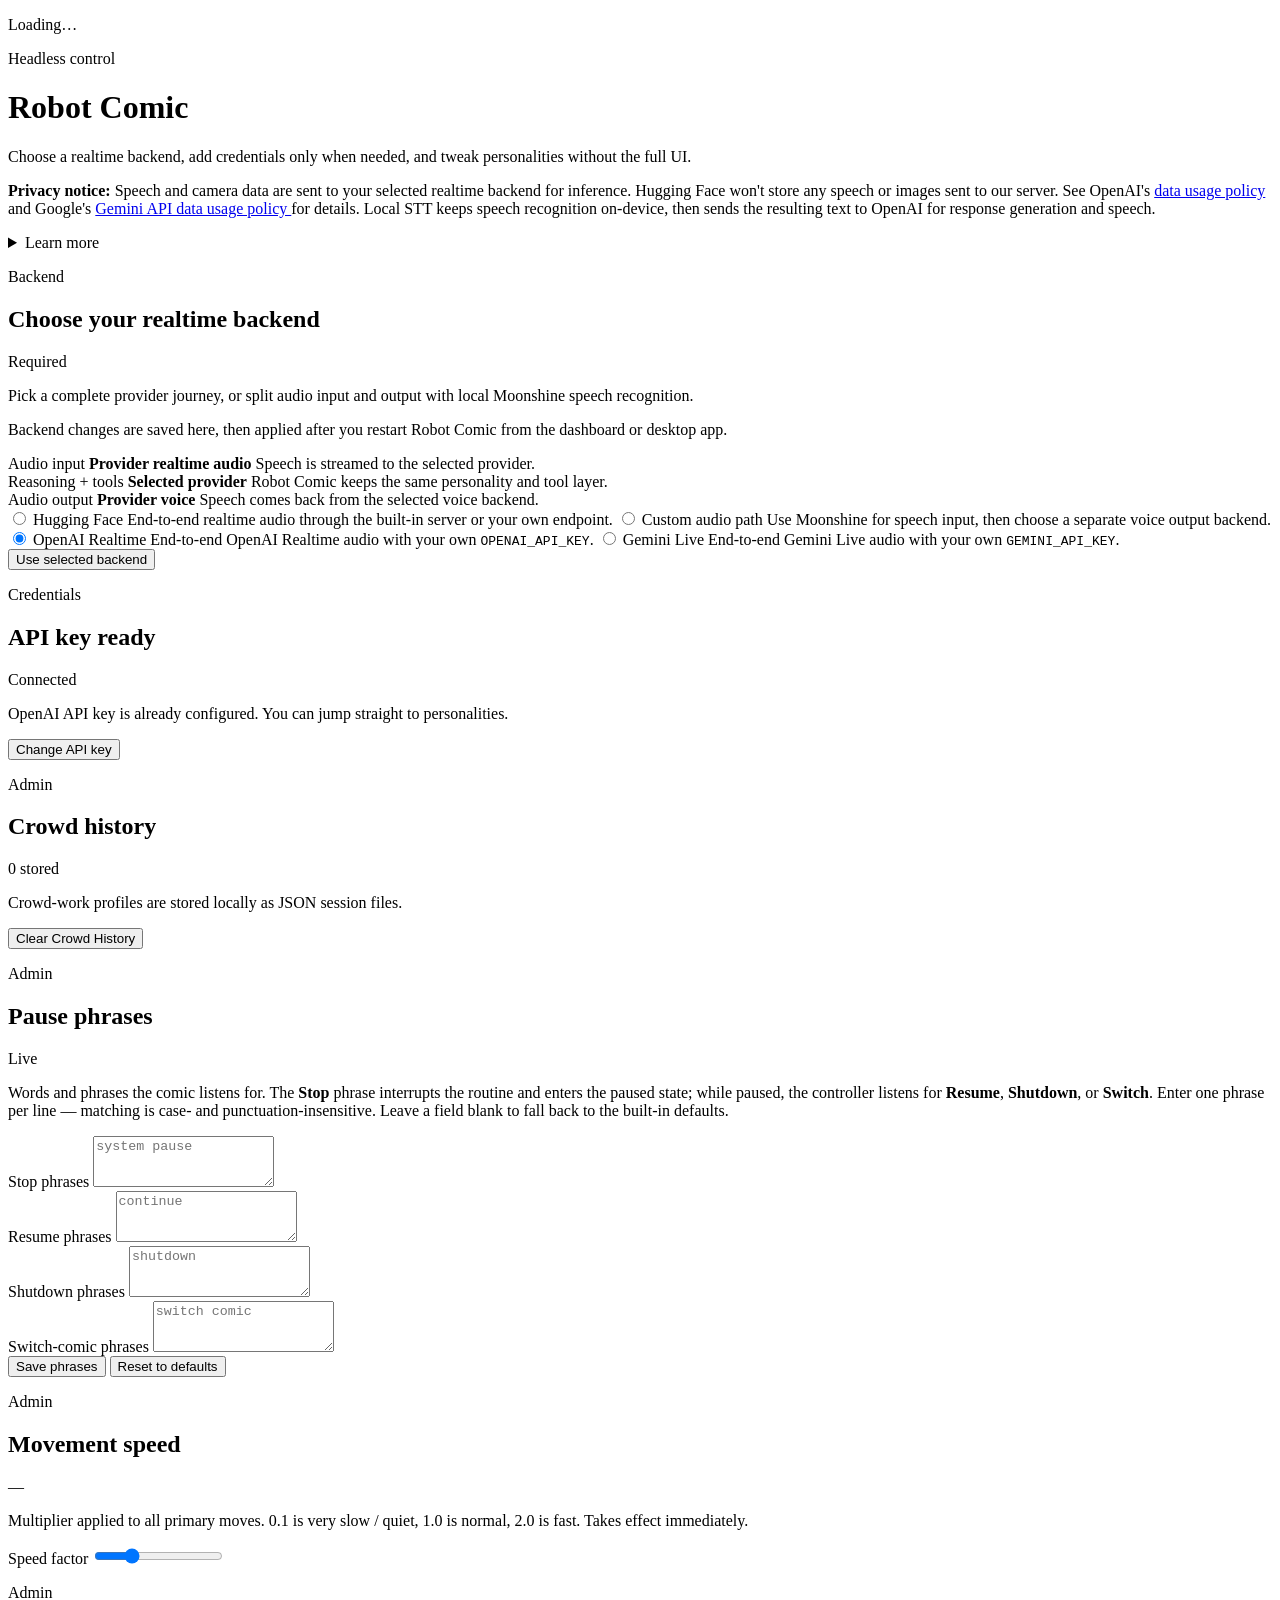
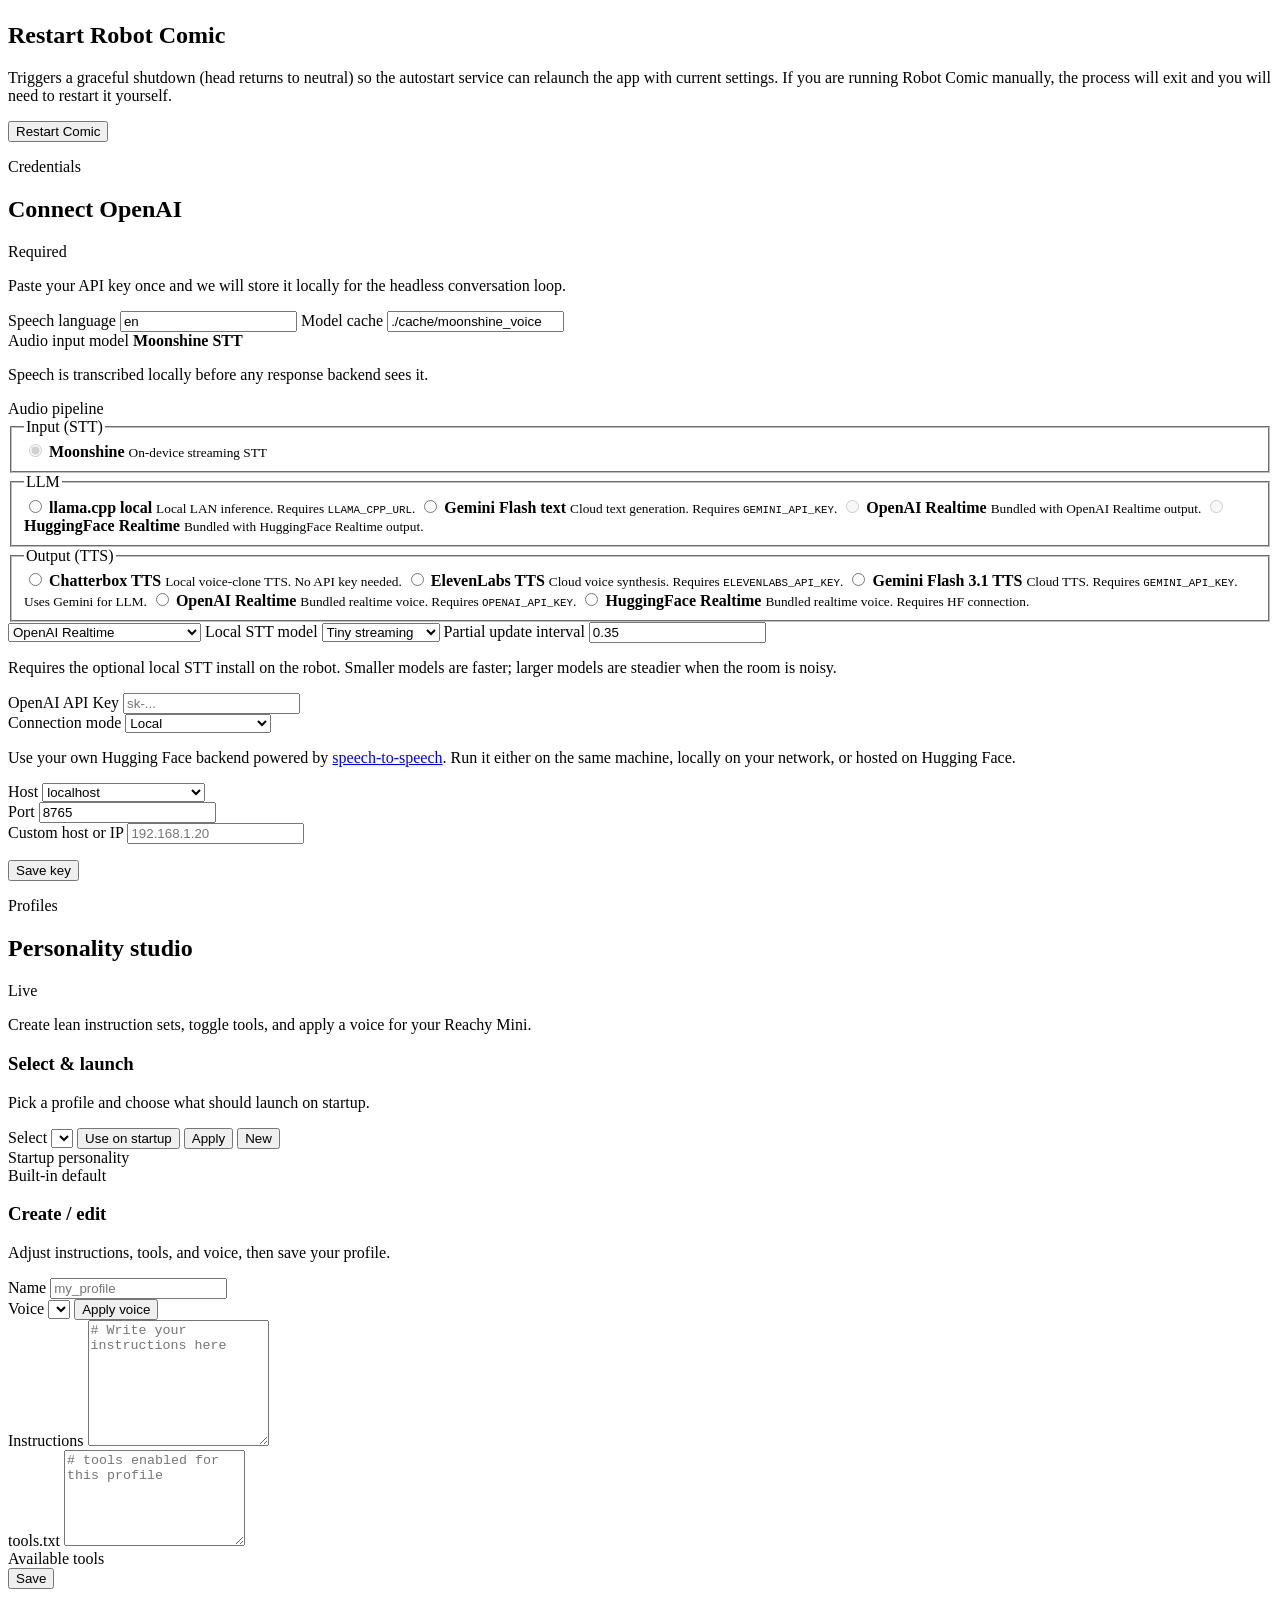
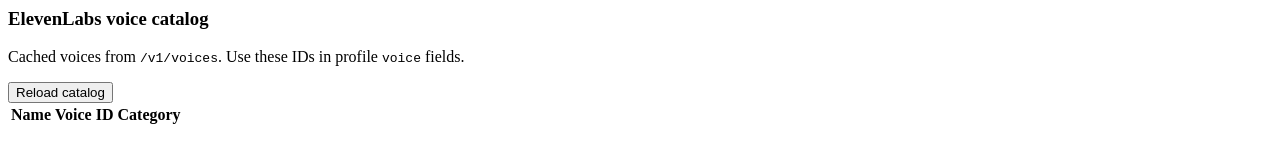
==== commit 21d6abac: "feat(admin): add /api/voices/catalog endpoint (#304) Adds a new admin route that returns the cached " ====
--- a/src/robot_comic/static/index.html
+++ b/src/robot_comic/static/index.html
@@ -488,6 +488,24 @@
             </div>
           </div>
         </div>
+        <div class="section">
+          <div class="section-heading">
+            <h3>ElevenLabs voice catalog</h3>
+            <p class="muted small">Cached voices from <code>/v1/voices</code>. Use these IDs in profile <code>voice</code> fields.</p>
+          </div>
+          <div class="row">
+            <button id="reload-voice-catalog" class="ghost" type="button">Reload catalog</button>
+            <span id="voice-catalog-status" class="muted small"></span>
+          </div>
+          <div class="voice-catalog-wrap">
+            <table id="voice-catalog-table" class="voice-catalog">
+              <thead>
+                <tr><th>Name</th><th>Voice ID</th><th>Category</th></tr>
+              </thead>
+              <tbody></tbody>
+            </table>
+          </div>
+        </div>
         <p id="personality-status" class="status" role="status" aria-live="polite" aria-atomic="true"></p>
       </div>
     </div>
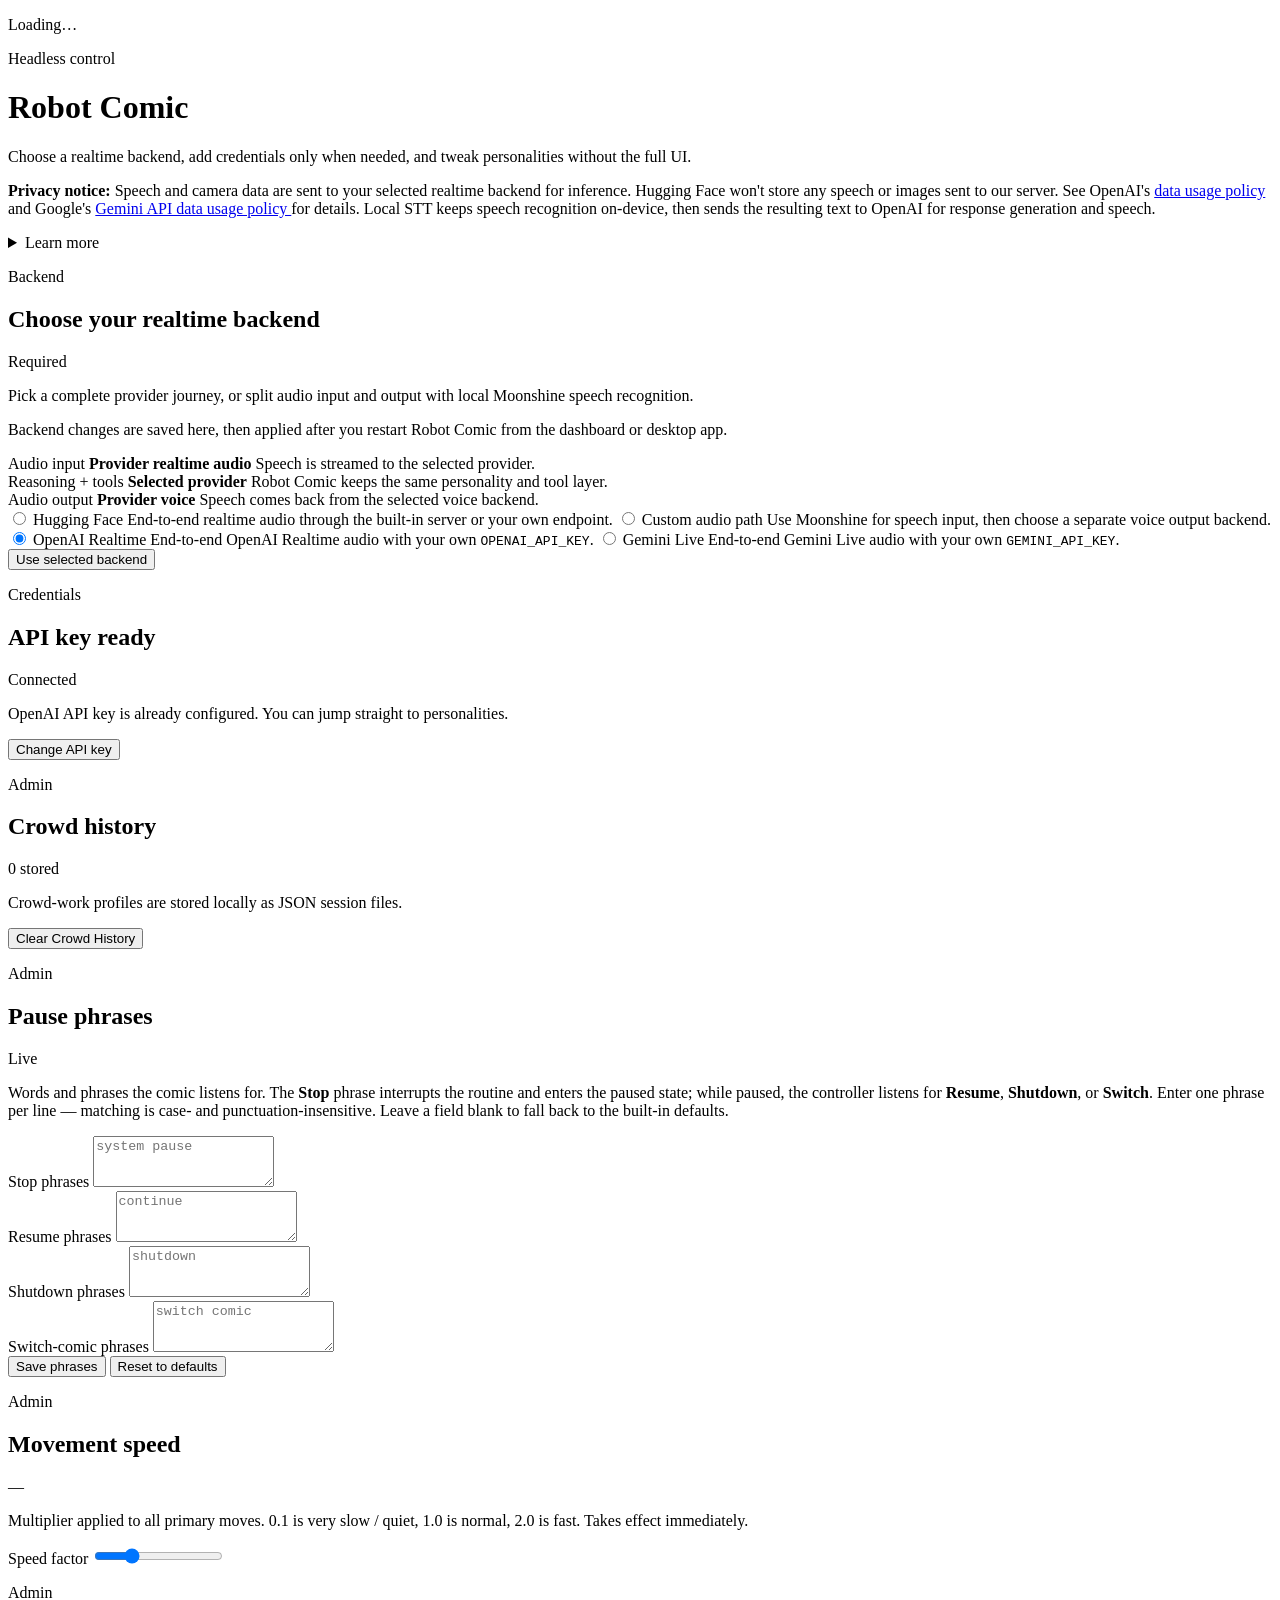
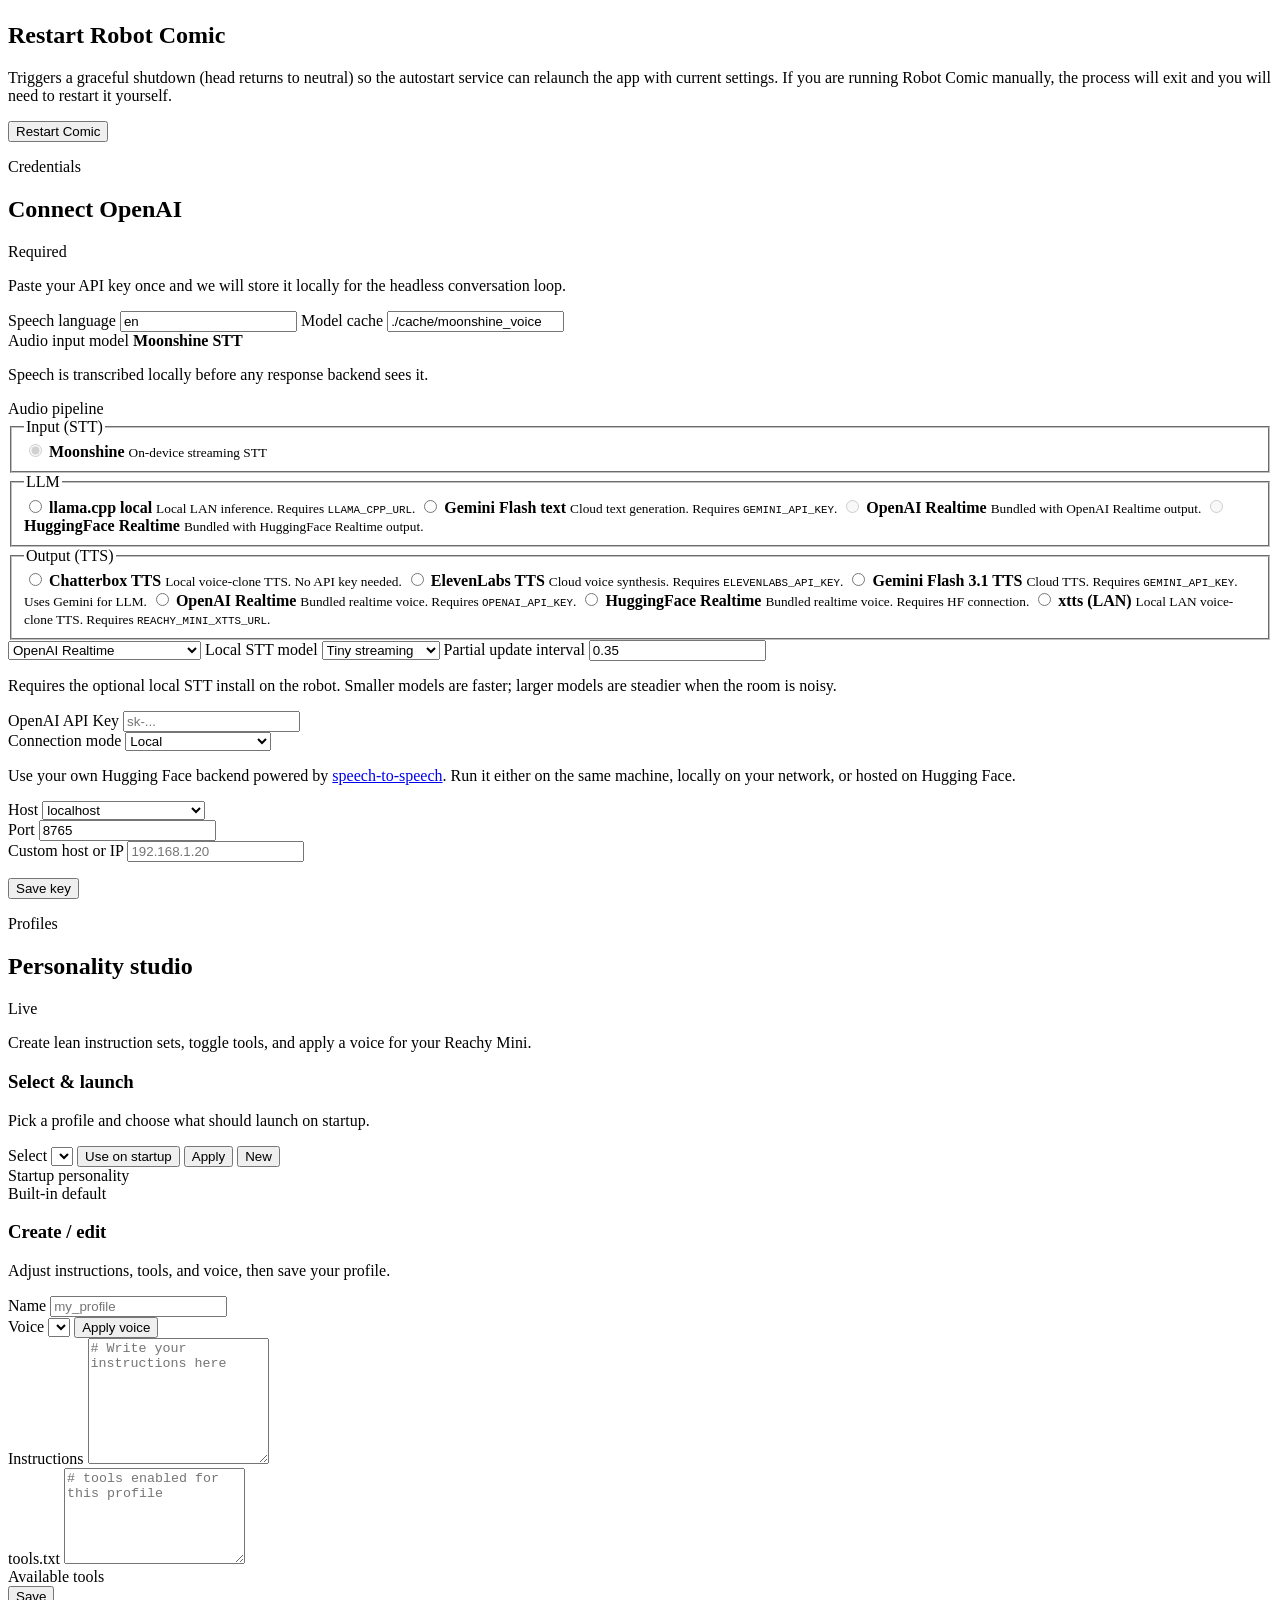
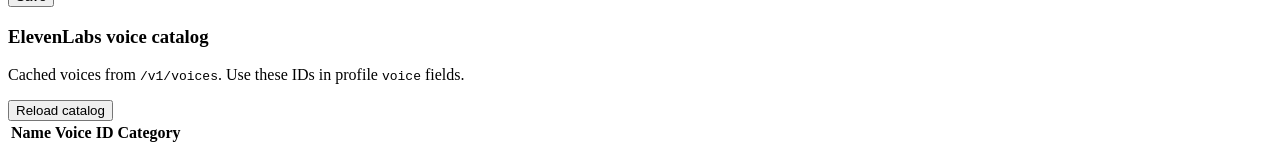
==== commit 24066162: "feat(#438): admin UI picker + voice-list endpoint for xtts (LAN) Operator-facing layer of the xtts i" ====
--- a/src/robot_comic/static/index.html
+++ b/src/robot_comic/static/index.html
@@ -342,6 +342,13 @@
                   <small>Bundled realtime voice. Requires HF connection.</small>
                 </span>
               </label>
+              <label class="pipeline-cell" data-output-cell="xtts" data-output-card="xtts">
+                <input type="radio" name="local-stt-output" value="xtts" />
+                <span>
+                  <strong>xtts (LAN)</strong>
+                  <small>Local LAN voice-clone TTS. Requires <code>REACHY_MINI_XTTS_URL</code>.</small>
+                </span>
+              </label>
             </fieldset>
           </div>
           <!-- Hidden select kept for back-compat with the server save path -->
@@ -352,6 +359,7 @@
             <option value="chatterbox">Chatterbox TTS</option>
             <option value="elevenlabs">ElevenLabs TTS</option>
             <option value="llama_elevenlabs_tts">llama.cpp + ElevenLabs TTS</option>
+            <option value="xtts">xtts (LAN)</option>
           </select>
           <!-- Hidden input for the LLM backend axis -->
           <input type="hidden" id="local-stt-llm-backend" value="llama" />
@@ -368,6 +376,11 @@
             <input id="elevenlabs-key" type="password" placeholder="sk_..." autocomplete="off" />
             <label for="elevenlabs-voice">Voice</label>
             <select id="elevenlabs-voice"></select>
+          </div>
+
+          <div id="xtts-fields" style="display:none">
+            <label for="xtts-voice">xtts speaker</label>
+            <select id="xtts-voice"></select>
           </div>
 
           <label for="local-stt-model">Local STT model</label>
